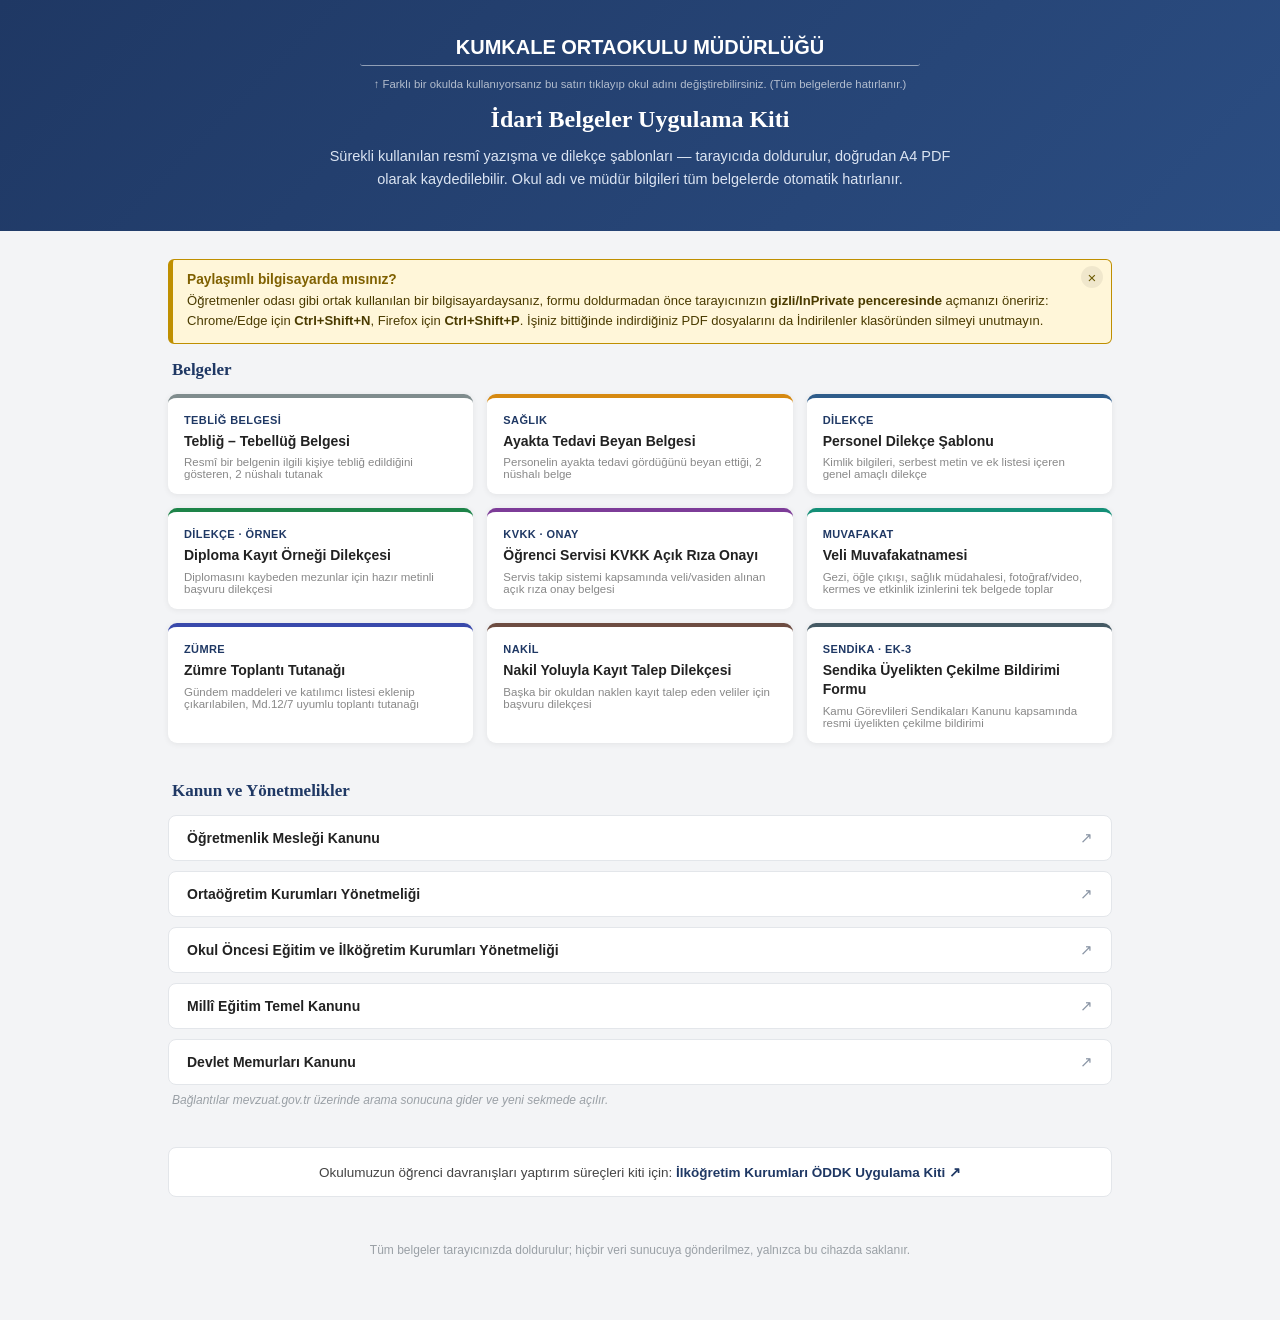
==== index.html @ 4c6b4ea6 "9. belge eklendi: Sendika Üyelikten Çekilme Bildirimi Formu (EK-3) - Kamu Görevlileri Sendikaları Ka" ====
<!DOCTYPE html>
<html lang="tr">
<head>
<meta charset="UTF-8">
<meta name="viewport" content="width=device-width, initial-scale=1">
<title>İdari Belgeler Uygulama Kiti</title>
<link rel="stylesheet" href="assets/style.css">
<style>
  body{ background: #f3f4f6; font-family: Arial, Helvetica, sans-serif; padding: 0 0 60px; }
  .wrap{ max-width: 980px; margin: 0 auto; padding: 0 18px; }

  .hero{
    background: linear-gradient(135deg, #1F3864, #2b4d82);
    color: #fff;
    padding: 34px 0 40px;
    margin-bottom: 28px;
  }
  .hero .wrap{ display:flex; flex-direction:column; gap: 10px; align-items:center; text-align:center; }
  .hero .school-line{
    color:#fff;
    border-bottom: 1px solid rgba(255,255,255,0.5);
    font-size: 15pt;
    max-width: 560px;
    margin: 0 auto;
    outline: none;
    cursor: text;
    border-radius: 3px;
  }
  .hero .school-line:hover, .hero .school-line:focus{
    background: rgba(255,255,255,0.14);
  }
  .hero .school-hint{ color: rgba(255,255,255,0.65); font-size:8.5pt; font-family:Arial,sans-serif; }
  .hero h1{ color:#fff; font-size: 24px; text-align:center; margin: 6px 0 2px; letter-spacing:0; font-family: Georgia, serif;}
  .hero p{ margin: 0 auto; font-size: 14.5px; line-height:1.6; color: #dbe4f2; max-width: 640px; text-align:center; }

  .grid-title{ font-size: 17px; color:#1F3864; margin: 6px 4px 14px; font-family: Georgia, serif; }
  .card-grid{
    display:grid;
    grid-template-columns: repeat(auto-fill, minmax(230px, 1fr));
    gap: 14px;
  }
  .card{
    background:#fff;
    border-radius: 9px;
    box-shadow: 0 1px 6px rgba(0,0,0,0.07);
    padding: 16px 16px 14px;
    text-decoration:none;
    color: inherit;
    display:flex;
    flex-direction:column;
    gap: 6px;
    border-top: 4px solid #cfd6e0;
    transition: transform .12s ease, box-shadow .12s ease;
  }
  .card:hover{ transform: translateY(-2px); box-shadow: 0 6px 16px rgba(0,0,0,0.12); }
  .card .tag{ font-size: 11px; font-weight:700; color:#1F3864; letter-spacing:.4px; }
  .card .title{ font-size: 14px; font-weight:700; color:#222; line-height:1.35; }
  .card .sub{ font-size: 11.5px; color:#888; }

  .card.gray{ border-top-color:#7F8C8D; }
  .card.amber{ border-top-color:#D68910; }
  .card.blue{ border-top-color:#2E5C8A; }
  .card.green{ border-top-color:#1E8449; }
  .card.purple{ border-top-color:#7D3C98; }
  .card.teal{ border-top-color:#148F77; }
  .card.indigo{ border-top-color:#3949AB; }
  .card.brown{ border-top-color:#6D4C41; }
  .card.slate{ border-top-color:#455A64; }

  .mevzuat-section{ margin-top: 38px; }
  .mevzuat-list{ display:flex; flex-direction:column; gap:10px; }
  .mevzuat-item{
    display:flex; align-items:center; justify-content:space-between; gap:12px;
    background:#fff; border:1px solid #e3e6ea; border-radius:8px; padding:13px 18px;
    text-decoration:none; color:inherit; transition: border-color .12s ease, box-shadow .12s ease;
  }
  .mevzuat-item:hover{ border-color:#8a95a5; box-shadow: 0 2px 8px rgba(0,0,0,0.06); }
  .mevzuat-item .mevzuat-name{ font-size:14px; font-weight:600; color:#222; }
  .mevzuat-item .mevzuat-arrow{ font-size:15px; color:#8a95a5; flex-shrink:0; }
  .mevzuat-note{ font-size:12px; color:#9aa0a6; margin: 8px 4px 0; font-style:italic; }

  footer{ text-align:center; font-size:12px; color:#9aa0a6; margin-top: 44px; padding: 0 16px; line-height:1.6;}
  .also-see{
    max-width: 980px; margin: 40px auto 0; padding: 16px 20px;
    background:#fff; border:1px solid #e3e6ea; border-radius:8px;
    text-align:center; font-size:13.5px; color:#444;
  }
  .also-see a{ color:#1F3864; font-weight:700; text-decoration:none; }
  .also-see a:hover{ text-decoration:underline; }
</style>
</head>
<body>

  <div class="hero">
    <div class="wrap">
      <div class="school-line" data-persist="okulAdi" contenteditable="true" spellcheck="false"></div>
      <div class="school-hint">↑ Farklı bir okulda kullanıyorsanız bu satırı tıklayıp okul adını değiştirebilirsiniz. (Tüm belgelerde hatırlanır.)</div>
      <h1>İdari Belgeler Uygulama Kiti</h1>
      <p>Sürekli kullanılan resmî yazışma ve dilekçe şablonları — tarayıcıda doldurulur, doğrudan A4 PDF olarak kaydedilebilir. Okul adı ve müdür bilgileri tüm belgelerde otomatik hatırlanır.</p>
    </div>
  </div>

  <div class="wrap">
    <div class="note-box" style="margin-top:20px;">
      <div class="note-title">Paylaşımlı bilgisayarda mısınız?</div>
      <div class="note-text">
        Öğretmenler odası gibi ortak kullanılan bir bilgisayardaysanız, formu doldurmadan önce
        tarayıcınızın <strong>gizli/InPrivate penceresinde</strong> açmanızı öneririz:
        Chrome/Edge için <strong>Ctrl+Shift+N</strong>, Firefox için <strong>Ctrl+Shift+P</strong>.
        İşiniz bittiğinde indirdiğiniz PDF dosyalarını da İndirilenler klasöründen silmeyi unutmayın.
      </div>
    </div>

    <h2 class="grid-title">Belgeler</h2>
    <div class="card-grid">

      <a class="card gray" href="belgeler/teblig-tebellug.html">
        <span class="tag">TEBLİĞ BELGESİ</span>
        <span class="title">Tebliğ – Tebellüğ Belgesi</span>
        <span class="sub">Resmî bir belgenin ilgili kişiye tebliğ edildiğini gösteren, 2 nüshalı tutanak</span>
      </a>

      <a class="card amber" href="belgeler/ayakta-tedavi-beyan.html">
        <span class="tag">SAĞLIK</span>
        <span class="title">Ayakta Tedavi Beyan Belgesi</span>
        <span class="sub">Personelin ayakta tedavi gördüğünü beyan ettiği, 2 nüshalı belge</span>
      </a>

      <a class="card blue" href="belgeler/personel-dilekce.html">
        <span class="tag">DİLEKÇE</span>
        <span class="title">Personel Dilekçe Şablonu</span>
        <span class="sub">Kimlik bilgileri, serbest metin ve ek listesi içeren genel amaçlı dilekçe</span>
      </a>

      <a class="card green" href="belgeler/diploma-kayit-ornegi.html">
        <span class="tag">DİLEKÇE · ÖRNEK</span>
        <span class="title">Diploma Kayıt Örneği Dilekçesi</span>
        <span class="sub">Diplomasını kaybeden mezunlar için hazır metinli başvuru dilekçesi</span>
      </a>

      <a class="card purple" href="belgeler/ogrenci-servisi-kvkk-onay.html">
        <span class="tag">KVKK · ONAY</span>
        <span class="title">Öğrenci Servisi KVKK Açık Rıza Onayı</span>
        <span class="sub">Servis takip sistemi kapsamında veli/vasiden alınan açık rıza onay belgesi</span>
      </a>

      <a class="card teal" href="belgeler/veli-muvafakatnamesi.html">
        <span class="tag">MUVAFAKAT</span>
        <span class="title">Veli Muvafakatnamesi</span>
        <span class="sub">Gezi, öğle çıkışı, sağlık müdahalesi, fotoğraf/video, kermes ve etkinlik izinlerini tek belgede toplar</span>
      </a>

      <a class="card indigo" href="belgeler/zumre-toplanti-tutanagi.html">
        <span class="tag">ZÜMRE</span>
        <span class="title">Zümre Toplantı Tutanağı</span>
        <span class="sub">Gündem maddeleri ve katılımcı listesi eklenip çıkarılabilen, Md.12/7 uyumlu toplantı tutanağı</span>
      </a>

      <a class="card brown" href="belgeler/nakil-kayit-talep-dilekcesi.html">
        <span class="tag">NAKİL</span>
        <span class="title">Nakil Yoluyla Kayıt Talep Dilekçesi</span>
        <span class="sub">Başka bir okuldan naklen kayıt talep eden veliler için başvuru dilekçesi</span>
      </a>

      <a class="card slate" href="belgeler/sendika-uyelikten-cekilme-formu.html">
        <span class="tag">SENDİKA · EK-3</span>
        <span class="title">Sendika Üyelikten Çekilme Bildirimi Formu</span>
        <span class="sub">Kamu Görevlileri Sendikaları Kanunu kapsamında resmi üyelikten çekilme bildirimi</span>
      </a>

    </div>

    <div class="mevzuat-section">
      <h2 class="grid-title">Kanun ve Yönetmelikler</h2>
      <div class="mevzuat-list">
        <a class="mevzuat-item" href="https://www.mevzuat.gov.tr/aramasonuc?AranacakMetin=%C3%96%C4%9Fretmenlik%20Mesle%C4%9Fi%20Kanunu" target="_blank" rel="noopener">
          <span class="mevzuat-name">Öğretmenlik Mesleği Kanunu</span>
          <span class="mevzuat-arrow">↗</span>
        </a>
        <a class="mevzuat-item" href="https://www.mevzuat.gov.tr/aramasonuc?AranacakMetin=Orta%C3%B6%C4%9Fretim%20Kurumlar%C4%B1%20Y%C3%B6netmeli%C4%9Fi" target="_blank" rel="noopener">
          <span class="mevzuat-name">Ortaöğretim Kurumları Yönetmeliği</span>
          <span class="mevzuat-arrow">↗</span>
        </a>
        <a class="mevzuat-item" href="https://www.mevzuat.gov.tr/aramasonuc?AranacakMetin=Okul%20%C3%96ncesi%20E%C4%9Fitim%20ve%20%C4%B0lk%C3%B6%C4%9Fretim%20Kurumlar%C4%B1%20Y%C3%B6netmeli%C4%9Fi" target="_blank" rel="noopener">
          <span class="mevzuat-name">Okul Öncesi Eğitim ve İlköğretim Kurumları Yönetmeliği</span>
          <span class="mevzuat-arrow">↗</span>
        </a>
        <a class="mevzuat-item" href="https://www.mevzuat.gov.tr/aramasonuc?AranacakMetin=Mill%C3%AE%20E%C4%9Fitim%20Temel%20Kanunu" target="_blank" rel="noopener">
          <span class="mevzuat-name">Millî Eğitim Temel Kanunu</span>
          <span class="mevzuat-arrow">↗</span>
        </a>
        <a class="mevzuat-item" href="https://www.mevzuat.gov.tr/aramasonuc?AranacakMetin=Devlet%20Memurlar%C4%B1%20Kanunu" target="_blank" rel="noopener">
          <span class="mevzuat-name">Devlet Memurları Kanunu</span>
          <span class="mevzuat-arrow">↗</span>
        </a>
      </div>
      <p class="mevzuat-note">Bağlantılar mevzuat.gov.tr üzerinde arama sonucuna gider ve yeni sekmede açılır.</p>
    </div>

    <div class="also-see">
      Okulumuzun öğrenci davranışları yaptırım süreçleri kiti için:
      <a href="https://kumkaleortaokulu.meb.k12.tr/icerikler/ilkogretimkurumlarioddksurecleri_17657429.html" target="_blank" rel="noopener">İlköğretim Kurumları ÖDDK Uygulama Kiti ↗</a>
    </div>

    <footer>
      Tüm belgeler tarayıcınızda doldurulur; hiçbir veri sunucuya gönderilmez, yalnızca bu cihazda saklanır.
    </footer>
  </div>

<script src="assets/app.js"></script>
</body>
</html>
---- assets/style.css ----
/* =======================================================
   Kumkale Ortaokulu — Yaptırım Süreçleri Kiti — ortak stil
   ======================================================= */
:root{
  --ink:#1a1a1a;
  --line:#000;
  --muted:#5a5a5a;
  --paper:#ffffff;
  --accent-bg:#f4f4f4;
  --navy:#1F3864;
  --navy-2:#2b4d82;
  --amber-bg:#FFF6D9; --amber-line:#BF8F00; --amber-ink:#7F6000;
  --page-bg:#e7e9ec;
}

*{ box-sizing: border-box; }

html,body{ margin:0; padding:0; }

body{
  font-family: Georgia, "Times New Roman", "Noto Serif", serif;
  color: var(--ink);
  background: var(--page-bg);
  padding: 22px 0 60px;
}

/* ---------------- Toolbar ---------------- */
.toolbar{
  max-width: 210mm;
  margin: 0 auto 14px;
  padding: 10px 14px;
  display:flex;
  gap:10px;
  align-items:center;
  justify-content:space-between;
  font-family: Arial, Helvetica, sans-serif;
  flex-wrap: wrap;
}
.toolbar .hint{ font-size:12.5px; color:#444; }
.toolbar .btns{ display:flex; gap:8px; flex-wrap:wrap; }
.toolbar a.back{
  font-family: Arial, sans-serif;
  font-size: 13px;
  color: var(--navy);
  text-decoration:none;
  font-weight:600;
}
.toolbar a.back:hover{ text-decoration:underline; }
.toolbar button{
  font-family: Arial, sans-serif;
  font-size: 13.5px;
  font-weight: 600;
  padding: 9px 16px;
  border-radius: 6px;
  border: 1px solid var(--navy);
  background: var(--navy);
  color: #fff;
  cursor: pointer;
}
.toolbar button:hover{ background: var(--navy-2); }
.toolbar button.secondary{ background:#fff; color: var(--navy); }
.toolbar button.secondary:hover{ background:#eef2f7; }

/* ---------------- Page / paper ---------------- */
.page{
  width: 210mm;
  min-height: 297mm;
  margin: 0 auto;
  background: var(--paper);
  padding: 16mm 18mm 14mm;
  box-shadow: 0 0 14px rgba(0,0,0,0.22);
  position: relative;
}

.school-line{
  text-align:center;
  font-weight:bold;
  font-size: 13.5pt;
  border:none;
  border-bottom: 1px solid var(--line);
  background: transparent;
  width:100%;
  padding: 2px 4px 6px;
  outline:none;
  font-family: inherit;
  text-transform: uppercase;
  cursor: text;
}
.school-line:focus{ background:#fbfbea; }
.school-hint{
  text-align:center;
  font-size: 8.5pt;
  color:#9a9a9a;
  font-family: Arial, sans-serif;
  margin-top: 2px;
}
.school-sub{
  text-align:center;
  font-size: 9.5pt;
  color: var(--muted);
  margin-top: 4px;
  font-family: Arial, sans-serif;
}

.ek-tag{ text-align:center; font-weight:bold; font-size:11pt; margin: 14px 0 2px; color: var(--navy); font-family: Arial, sans-serif; letter-spacing: .5px;}
h1{ text-align:center; font-size:15.5pt; letter-spacing:.5px; margin: 2px 0 4px; color: var(--navy); }
.dayanak{ text-align:center; font-style:italic; font-size:9.5pt; color:var(--muted); margin-bottom:16px; font-family: Arial, sans-serif;}

/* ---------------- Meta / field tables ---------------- */
table.meta{ width:100%; border-collapse:collapse; margin-bottom:14px; font-size:11pt; }
table.meta td{ border:1px solid var(--line); padding:6px 8px; vertical-align:middle; }
table.meta td.label{ font-weight:bold; width:36%; background:var(--accent-bg); font-family: Arial, sans-serif; font-size: 10pt;}
table.meta input[type=text], table.meta input[type=date], table.meta input[type=time], table.meta input[type=email], table.meta input[type=tel], table.meta select{
  width:100%; border:none; background:transparent; font-family:inherit; font-size:11pt; outline:none; padding:2px;
}
table.meta textarea{ border:none; background:transparent; padding:2px; }

.section-title{ font-weight:bold; font-size:11pt; margin: 16px 0 6px; font-family: Arial, sans-serif; color:#333; }
.section-sub{ font-size:9.5pt; color:var(--muted); margin: -3px 0 8px; font-family: Arial, sans-serif; font-style: italic;}

/* ---------------- Autogrow textareas ---------------- */
textarea{
  width:100%;
  border:1px solid var(--line);
  font-family: inherit;
  font-size: 11pt;
  padding: 9px;
  outline:none;
  background: transparent;
  resize: vertical;
  overflow: hidden;
  line-height: 1.5;
  min-height: 42px;
}
textarea::placeholder{ color:#a8a8a8; font-style: italic; }
@supports (field-sizing: content) {
  textarea{ field-sizing: content; max-height: none; }
}

.para{ font-size:10.6pt; line-height:1.55; text-align:justify; margin:16px 0; font-family: Arial, sans-serif; color:#222;}

/* ---------------- Checkbox groups ---------------- */
.check-group{ font-size: 10.6pt; margin: 6px 0 14px; font-family: Arial, sans-serif; }
.check-row, .radio-row{ display:flex; align-items:flex-start; gap:8px; margin: 6px 0; }
.check-row input[type=checkbox], .radio-row input[type=radio]{ width:16px; height:16px; margin-top:2px; flex-shrink:0; accent-color: var(--navy); }
.check-row label, .radio-row label{ line-height:1.4; cursor:pointer; }
.check-row.inline-extra input[type=text]{ border:none; border-bottom:1px solid #999; font-family:inherit; font-size:10.4pt; outline:none; flex:1 1 160px; min-width:120px; padding:1px 2px;}
select.field{
  font-family: inherit; font-size: 11pt; padding: 5px 6px; border: 1px solid var(--line);
  background: #fff; outline:none; width: 100%;
}

/* ---------------- Dynamic numbered list ---------------- */
.dyn-list{ margin: 4px 0 16px; }
.dyn-row{
  display:flex;
  align-items:flex-start;
  gap:8px;
  margin-bottom: 6px;
}
.dyn-num{
  flex: 0 0 22px;
  text-align:right;
  font-weight:bold;
  font-size: 10.6pt;
  color: var(--navy);
  padding-top: 9px;
  opacity: 0;
  transition: opacity .15s ease;
  font-family: Arial, sans-serif;
}
.dyn-num.show{ opacity: 1; }
.dyn-row textarea{ flex: 1 1 auto; }
.dyn-remove{
  flex: 0 0 auto;
  border: none;
  background: transparent;
  color: #b3492f;
  font-size: 17px;
  line-height: 1;
  cursor: pointer;
  padding: 6px 4px;
  opacity: 0;
  transition: opacity .15s ease;
  font-family: Arial, sans-serif;
}
.dyn-row:hover .dyn-remove.show{ opacity: .8; }
.dyn-remove.show{ opacity: .35; }
.dyn-remove:hover{ opacity: 1 !important; }

/* ---------------- Note / info boxes (dismissible) ---------------- */
.note-box{
  position: relative;
  background: var(--amber-bg);
  border: 1px solid var(--amber-line);
  border-left: 5px solid var(--amber-line);
  border-radius: 6px;
  padding: 12px 34px 12px 14px;
  margin: 16px 0;
  font-family: Arial, sans-serif;
}
.note-box .note-title{ font-weight:bold; font-size: 10.3pt; color: var(--amber-ink); margin-bottom: 4px; }
.note-box .note-text{ font-size: 9.8pt; color: #4a3b00; line-height: 1.5; }
.note-close{
  position:absolute;
  top: 6px; right: 8px;
  width: 22px; height: 22px;
  border-radius: 50%;
  border: none;
  background: rgba(0,0,0,0.06);
  color: #6b5900;
  font-size: 15px;
  line-height: 1;
  cursor: pointer;
  display:flex; align-items:center; justify-content:center;
}
.note-close:hover{ background: rgba(0,0,0,0.14); }

/* ---------------- Signature blocks ---------------- */
table.imza{ width:100%; border-collapse:collapse; margin-top:26px; font-size:10pt; }
table.imza td{ width:33.33%; vertical-align:top; padding:0 6px; text-align:center; }
.imza-box{ border:1px solid var(--line); height:66px; margin-bottom:4px; }
.imza-name{ width:100%; border:none; border-bottom:1px dotted #888; text-align:center; font-family:inherit; font-size:9.5pt; outline:none; margin-bottom:4px; padding:2px; }
.imza-label{ font-weight:bold; font-family: Arial, sans-serif; font-size: 9pt; }

/* ---------------- Footer (normal flow, never overlaps) ---------------- */
.foot{
  margin-top: 30px;
  display:flex;
  justify-content:space-between;
  font-size: 8.5pt;
  color: var(--muted);
  font-family: Arial, sans-serif;
  border-top: 1px solid #ccc;
  padding-top: 6px;
  page-break-inside: avoid;
}

/* ---------------- Print ---------------- */
@media print{
  body{ background:none; margin:0; padding:0; }
  .toolbar{ display:none; }
  .page{ box-shadow:none; margin:0; width:auto; min-height:0; padding: 0; }
  @page{ size: A4; margin: 13mm 15mm; }
  textarea, input{ border-color:#000 !important; }
  textarea{ overflow: hidden !important; resize: none !important; }
  .dyn-remove{ display:none; }
  .note-close{ display:none; }
  a.hotspot{ outline:none !important; }
}

/* ---------------- Alt bilgi: yazdırmada her sayfanın altına sabitlenir ----------------
   position:fixed, yazdırma motorunda (Chrome/Firefox) sayfa kutusuna göre konumlanır ve
   her fiziksel sayfada otomatik olarak tekrarlanır. .page'in alt boşluğu, içeriğin bu
   sabit alt bilgiyle çakışmaması için ayrılmıştır. */
@media print{
  .foot{
    position: fixed;
    bottom: 0;
    left: 0;
    right: 0;
    margin-top: 0;
    background: var(--paper);
  }
  .page{ padding-bottom: 16mm; }
}

@media (max-width: 780px){
  .page{ width:100%; padding:16px; }
  body{ padding:12px 8px 40px; }
  table.imza{ font-size: 8.6pt; }
}

/* =======================================================
   İdari Belge Şablonları — ek bileşenler
   ======================================================= */

/* ---- Nüsha (iki kopya) yapısı ---- */
.nusha{ position: relative; }
.nusha-label{
  font-family: Arial, sans-serif; font-size: 9.5pt; font-weight:700; color:#fff;
  background: var(--navy); display:inline-block; padding: 3px 10px; border-radius: 4px;
  margin-bottom: 10px;
}
.nusha-divider{
  border: none; border-top: 1px dashed #999; margin: 22px 0; position:relative;
}
.nusha-divider::after{
  content: "✂ kesik çizgi"; position:absolute; top:-9px; left:50%; transform:translateX(-50%);
  background: var(--paper); padding: 0 10px; font-family: Arial, sans-serif; font-size: 8.5pt; color:#999;
}
@media print{ .nusha-divider::after{ content: "✂"; } }

/* ---- Kesim çizgisinin altında, sayfanın üst boşluğu kadar yer bırakılır ----
   Amaç: sayfa ortadan kesildiğinde, 2. nüshanın kesim çizgisine olan uzaklığı,
   1. nüshanın sayfa üst kenarına olan uzaklığıyla birebir eşleşsin. */
.nusha-second-gap{ height: 8mm; }
@media print{ .nusha-second-gap{ height: 6mm; } }

/* ---- Mirror (canlı yansıyan salt-okunur alan) ---- */
.mirror-span{
  display:inline; font-family: inherit; color: inherit;
}
.mirror-span.empty{ color:#aaa; }
td .mirror-span{ display:block; padding: 2px; font-size: 11pt; min-height: 1.3em; }

/* ---- Yazdırmada çerçevesiz (ekranda normal görünür) ---- */
.print-borderless{ }
@media print{
  .print-borderless{ border: none !important; background: transparent !important; -webkit-appearance:none; }
}

/* ---- Satır içi, sabit genişliği olmayan düzenlenebilir alan ---- */
.inline-fit{
  display:inline-block;
  min-width: 2.4em;
  border-bottom: 1px solid #666;
  padding: 0 3px;
  outline:none;
  font-family: inherit;
  font-size: inherit;
  font-weight: inherit;
  font-style: normal;
  cursor: text;
}
.inline-fit:empty::before{ content: attr(data-placeholder); color:#aaa; font-style:italic; }
.inline-fit:focus{ background:#fbfbea; }

/* ---- Yıl kutuları (otomatik +1) ---- */
.year-box{
  width: 4.4em; text-align:center; font-family: inherit; font-size: 11pt;
  border:none; border-bottom: 1px solid var(--line); outline:none; padding: 2px;
}

/* ---- Paragraf listesi (numarasız, manuel ekle/sil) ---- */
.paragraph-list{ margin: 6px 0 14px; }
.paragraph-list .p-row{ display:flex; align-items:flex-start; gap:8px; margin-bottom:8px; }
.paragraph-list textarea{
  text-indent: 1.25cm; border:1px solid var(--line); flex:1 1 auto; text-align: justify;
}
.paragraph-list .p-remove{
  flex:0 0 auto; border:none; background:transparent; color:#b3492f; font-size:16px; cursor:pointer;
  padding:8px 4px; opacity:.55;
}
.paragraph-list .p-remove:hover{ opacity:1; }
.paragraph-list-add{
  font-family: Arial, sans-serif; font-size:12.5px; font-weight:700; color: var(--navy);
  background:#eef2f8; border:1px solid #c7d3e3; border-radius:6px; padding:6px 12px; cursor:pointer;
}
.paragraph-list-add:hover{ background:#dde6f3; }

/* ---- Kapanış cümlesi (düzenlenebilir, varsayılana dönebilir) ---- */
.closing-line{
  text-indent: 1.25cm; font-size: 10.6pt; line-height:1.55; margin: 10px 0 18px;
  outline:none; cursor:text; border-radius:3px; font-family: inherit; font-weight: normal; font-style: normal;
}
.closing-line:focus{ background:#fbfbea; }

/* ---- field-line içindeki input'lar da çevresiyle aynı yazı tipini kullanmalı ---- */
.field-line{ font-family: inherit; }
.field-line input{ font-family: inherit; font-size: inherit; font-weight: inherit; }

/* ---- Kutu çerçevesi olmayan ama tıklanabilirliği belli eden satır-içi tarih alanı ---- */
.date-inline{
  border: none; border-bottom: 1px dotted #888; background: transparent;
  font-family: inherit; font-size: inherit; padding: 0; outline:none;
}
.date-inline::-webkit-calendar-picker-indicator{ padding:0; margin-left:2px; width:13px; height:13px; }
.date-inline:focus{ background:#fbfbea; }
@media print{ .date-inline{ border-bottom: none !important; } }

/* ---- Yazdırmada gizlenmesi gereken ekran-ipuçları ---- */
@media print{ .school-hint{ display:none !important; } }

/* ---- Ekler listesi (Ek-1, Ek-2..., çerçevesiz) ---- */
.ekler-block{ width:50%; }
.ekler-title{ font-weight:bold; font-size:11pt; margin: 14px 0 6px; font-family: Arial, sans-serif; color:#333; }
.ek-row{ display:flex; align-items:baseline; gap:6px; margin-bottom:6px; }
.ek-row .ek-no{ font-family: Arial, sans-serif; font-size:10.6pt; font-weight:700; color:var(--navy); flex:0 0 auto; }
.ek-row input[type=text]{
  flex:1 1 auto; border:none; border-bottom:1px solid #888; outline:none; font-family:inherit; font-size:10.8pt; padding:2px;
}
.ek-row .ek-remove{
  flex:0 0 auto; border:none; background:transparent; color:#b3492f; font-size:15px; cursor:pointer; opacity:.5; padding: 2px 4px;
}
.ek-row .ek-remove:hover{ opacity:1; }
.ekler-add{
  font-family: Arial, sans-serif; font-size:12px; font-weight:700; color: var(--navy);
  background:#eef2f8; border:1px solid #c7d3e3; border-radius:6px; padding:5px 10px; cursor:pointer;
}
.ekler-add:hover{ background:#dde6f3; }

/* ---- Gündem listesi (başlık + karar metni, ekle/sil) ---- */
.gundem-list{ margin: 8px 0; }
.gundem-item{
  border: 1px solid var(--line); border-radius: 7px; padding: 10px 12px; margin-bottom: 10px; background:#fbfbfa;
}
.gundem-item-head{ display:flex; align-items:flex-start; gap:8px; margin-bottom:6px; }
.gundem-num{ font-family: Arial, sans-serif; font-weight:700; color: var(--navy); flex:0 0 auto; min-width:1.4em; padding-top:3px; }
.gundem-title{
  flex:1 1 auto; border:none; border-bottom:1px solid #bbb; background:transparent; font-family:inherit;
  font-weight:700; font-size:11pt; padding:2px 2px 4px; outline:none; resize:none; overflow:hidden; line-height:1.35;
}
.gundem-item .gundem-ozet, .gundem-item .gundem-karar{ width:100%; border:1px solid var(--line); border-radius:5px; font-family:inherit; font-size:10.6pt; padding:6px; resize:none; overflow:hidden; }
.gundem-item .gundem-ozet{ margin-bottom:6px; }
.gundem-sub-label{ font-family:Arial,sans-serif; font-size:9pt; font-weight:700; color:#666; margin:4px 0 2px; }

/* ---- Zümre Toplantı Onay Sayfası (yalnızca yazdırmada görünür, JS ile
   eklenip kaldırılır) ---- */
.zumre-onay-cover{ display:none; }
@media print{
  .zumre-onay-cover{
    display:block; page-break-after: always; break-after: page;
  }
  .zumre-onay-cover .doc-title{ margin-top: 6mm; }
  .zumre-onay-sub{
    text-align:center; font-family:Arial,sans-serif; font-size:11pt; color:#666;
    margin: -8px 0 18px; letter-spacing:.5px;
  }
  .zumre-onay-gundem{ margin: 4px 0 20px; }
  .zumre-onay-gundem-row{ font-size:11pt; padding:4px 0; border-bottom:1px dotted #ccc; }
  .zumre-onay-signature{ margin-top: 40mm; text-align:center; }
  .zumre-onay-imza-box{ height: 60px; }
  .zumre-onay-name{ font-size:11pt; border-top:1px solid #000; width:260px; margin:0 auto; padding-top:6px; }
  .zumre-onay-label{ font-weight:bold; font-size:10pt; margin-top:2px; }
}
.gundem-item .gundem-karar{ border-color:#d9c48a; background:#fffdf6; }
.gundem-remove{
  flex:0 0 auto; border:none; background:transparent; color:#b3492f; font-size:16px; cursor:pointer; opacity:.5; padding:2px 4px; margin-top:1px;
}
.gundem-remove:hover{ opacity:1; }
.gundem-add{
  font-family: Arial, sans-serif; font-size:12.5px; font-weight:700; color: var(--navy);
  background:#eef2f8; border:1px solid #c7d3e3; border-radius:6px; padding:6px 12px; cursor:pointer;
}
.gundem-add:hover{ background:#dde6f3; }

/* ---- Gündem öneri kutusu (özel açılır liste, native datalist yerine) ---- */
.gundem-suggest-dropdown{
  display:none; position:absolute; top: 100%; left:0; right:0; z-index: 50;
  background:#fff; border:1px solid #c7d3e3; border-radius:6px; box-shadow: 0 4px 14px rgba(0,0,0,0.12);
  max-height: 260px; overflow-y:auto; margin-top:2px;
}
.suggest-item{
  padding: 7px 10px; font-family: Arial, sans-serif; font-size: 12.5px; color:#222; cursor:pointer; border-bottom: 1px solid #f0f0f0;
}
.suggest-item:last-child{ border-bottom:none; }
.suggest-item:hover{ background:#eef2f8; }
.suggest-tag{ color:#8a95a5; font-style:italic; font-size:11.5px; }

/* ---- Katılımcı/üye tablosu ---- */
table.uye-table{ width:100%; border-collapse:collapse; margin: 10px 0 8px; font-size:10.3pt; table-layout:fixed; }
table.uye-table th{
  background: var(--navy); color:#fff; font-family: Arial, sans-serif; font-size:9.5pt; font-weight:700;
  padding:6px; text-align:left; border:1px solid var(--navy);
}
table.uye-table td{ border:1px solid var(--line); padding:4px 6px; vertical-align:middle; }
table.uye-table td.uye-num{ text-align:center; font-weight:700; color:var(--navy); width:6%; }
table.uye-table input[type=text]{ width:100%; border:none; background:transparent; font-family:inherit; font-size:10.3pt; outline:none; padding:2px; }
table.uye-table td.uye-imza{ width:22%; }
.uye-remove{
  flex:0 0 auto; border:none; background:transparent; color:#b3492f; font-size:15px; cursor:pointer; opacity:.35; padding:2px 4px;
}
.uye-remove:hover{ opacity:1; }
.uye-remove.show{ display:inline-block; }
.uye-add{
  font-family: Arial, sans-serif; font-size:12.5px; font-weight:700; color: var(--navy);
  background:#eef2f8; border:1px solid #c7d3e3; border-radius:6px; padding:6px 12px; cursor:pointer; margin-bottom:14px;
}
.uye-add:hover{ background:#dde6f3; }

/* ---- Barkod alanı ---- */
.barcode-box{
  border: 2px dashed #999; border-radius:6px; min-height: 70px;
  display:flex; align-items:center; justify-content:center; text-align:center;
  font-family: Arial, sans-serif; font-size: 9.5pt; color:#888; padding: 8px;
}

/* ---- İki yarım genişlik yan yana bölüm ---- */
.half-width{ width:50%; }

/* ---- Kimlik/muhatap tablosu (persistent müdür alanı) ---- */
.persist-field{ outline:none; cursor:text; border-radius:3px; display:inline-block; min-width: 2em; font-family: inherit; font-size: inherit; font-weight: inherit; font-style: normal; }
.persist-field:focus{ background:#fbfbea; }
.persist-field:empty::before{ content: attr(data-placeholder); color:#aaa; font-style:italic; }

@media print{
  .paragraph-list-add, .p-remove, .ekler-add, .ek-remove, .gundem-add, .gundem-remove, .uye-add, .uye-remove, .gundem-suggest-dropdown{ display:none !important; }
  .paragraph-list textarea{ border:none !important; text-indent: 1.25cm; }
  .ekler-empty .ekler-title{ display:none !important; }
  .nusha-label{ background:var(--navy) !important; -webkit-print-color-adjust:exact; print-color-adjust:exact; }
}
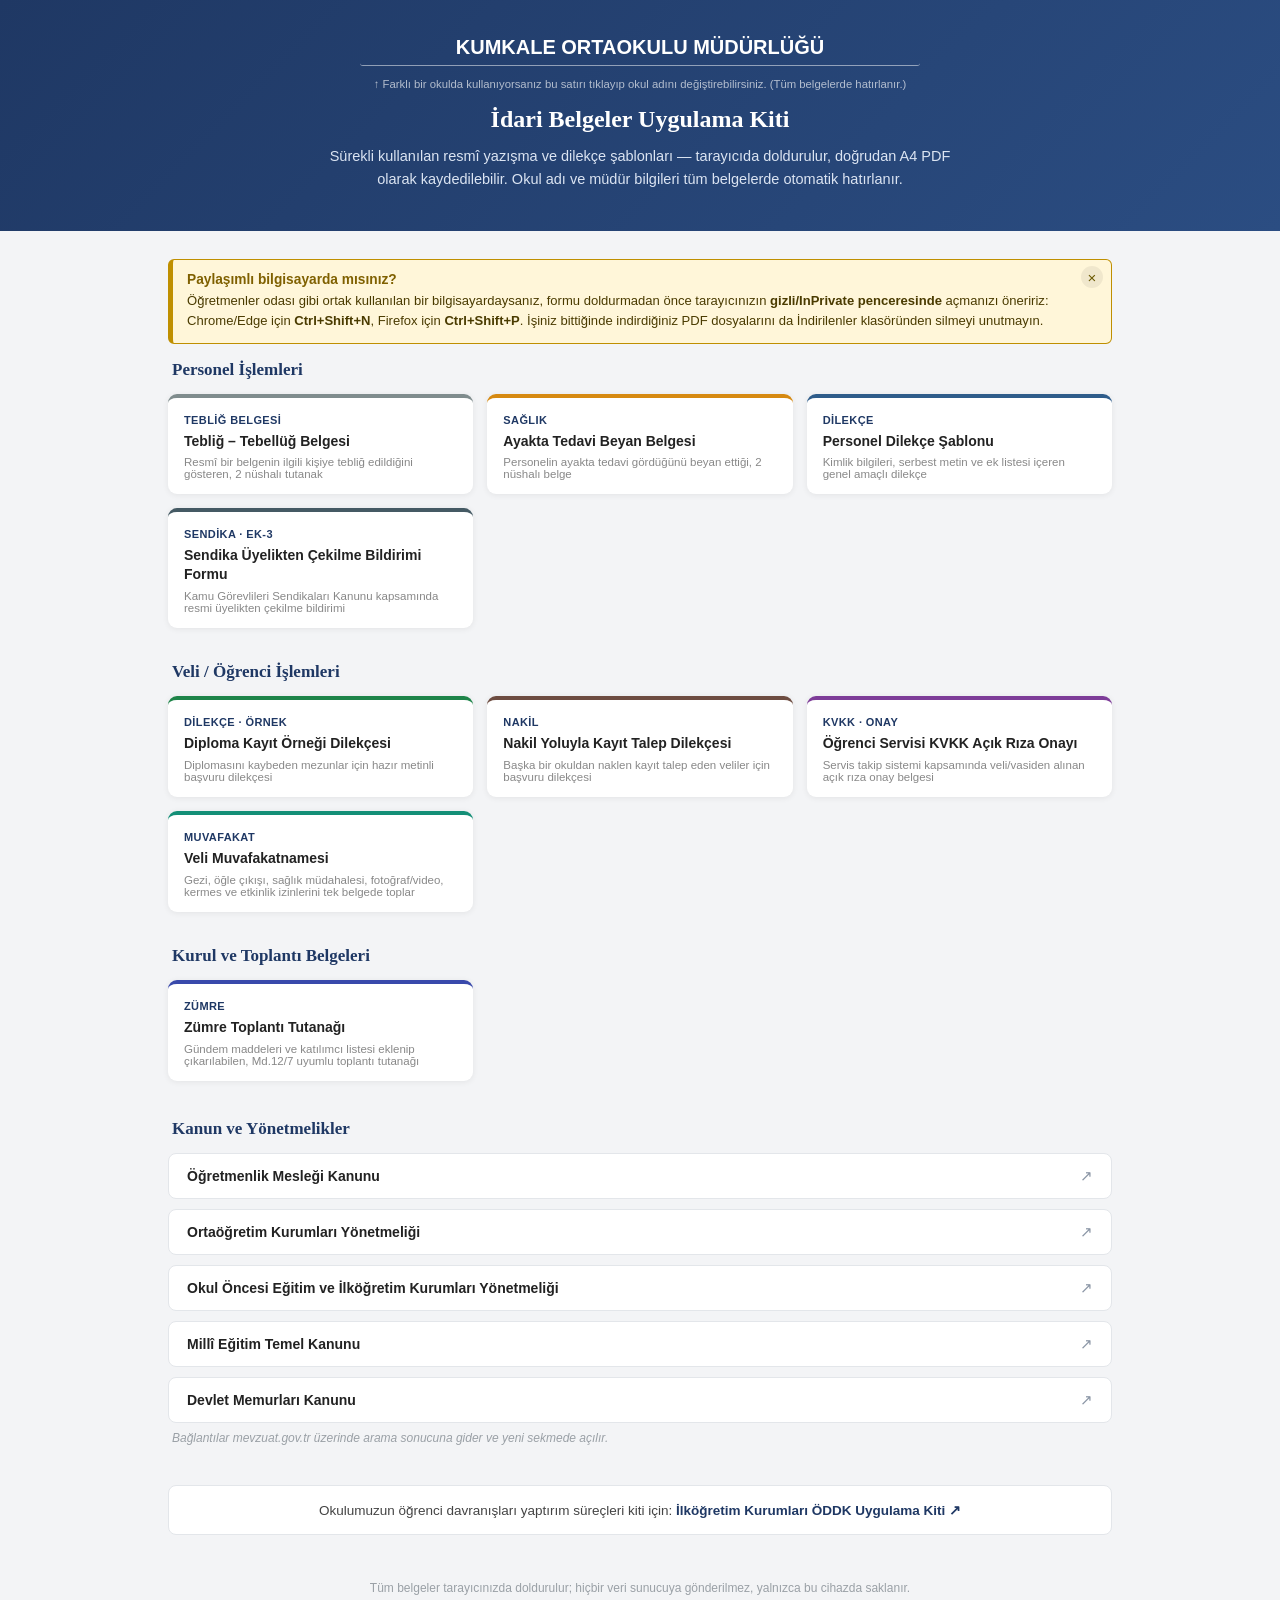
==== commit 6a9492f8: "Ana sayfa belgeleri 3 kategoriye ayrıldı: Personel İşlemleri, Veli / Öğrenci İşlemleri, Kurul ve Top" ====
--- a/index.html
+++ b/index.html
@@ -33,7 +33,8 @@
   .hero h1{ color:#fff; font-size: 24px; text-align:center; margin: 6px 0 2px; letter-spacing:0; font-family: Georgia, serif;}
   .hero p{ margin: 0 auto; font-size: 14.5px; line-height:1.6; color: #dbe4f2; max-width: 640px; text-align:center; }
 
-  .grid-title{ font-size: 17px; color:#1F3864; margin: 6px 4px 14px; font-family: Georgia, serif; }
+  .grid-title{ font-size: 17px; color:#1F3864; margin: 34px 4px 14px; font-family: Georgia, serif; }
+  .grid-title:first-of-type{ margin-top: 6px; }
   .card-grid{
     display:grid;
     grid-template-columns: repeat(auto-fill, minmax(230px, 1fr));
@@ -111,7 +112,7 @@
       </div>
     </div>
 
-    <h2 class="grid-title">Belgeler</h2>
+    <h2 class="grid-title">Personel İşlemleri</h2>
     <div class="card-grid">
 
       <a class="card gray" href="belgeler/teblig-tebellug.html">
@@ -132,12 +133,29 @@
         <span class="sub">Kimlik bilgileri, serbest metin ve ek listesi içeren genel amaçlı dilekçe</span>
       </a>
 
+      <a class="card slate" href="belgeler/sendika-uyelikten-cekilme-formu.html">
+        <span class="tag">SENDİKA · EK-3</span>
+        <span class="title">Sendika Üyelikten Çekilme Bildirimi Formu</span>
+        <span class="sub">Kamu Görevlileri Sendikaları Kanunu kapsamında resmi üyelikten çekilme bildirimi</span>
+      </a>
+
+    </div>
+
+    <h2 class="grid-title">Veli / Öğrenci İşlemleri</h2>
+    <div class="card-grid">
+
       <a class="card green" href="belgeler/diploma-kayit-ornegi.html">
         <span class="tag">DİLEKÇE · ÖRNEK</span>
         <span class="title">Diploma Kayıt Örneği Dilekçesi</span>
         <span class="sub">Diplomasını kaybeden mezunlar için hazır metinli başvuru dilekçesi</span>
       </a>
 
+      <a class="card brown" href="belgeler/nakil-kayit-talep-dilekcesi.html">
+        <span class="tag">NAKİL</span>
+        <span class="title">Nakil Yoluyla Kayıt Talep Dilekçesi</span>
+        <span class="sub">Başka bir okuldan naklen kayıt talep eden veliler için başvuru dilekçesi</span>
+      </a>
+
       <a class="card purple" href="belgeler/ogrenci-servisi-kvkk-onay.html">
         <span class="tag">KVKK · ONAY</span>
         <span class="title">Öğrenci Servisi KVKK Açık Rıza Onayı</span>
@@ -150,22 +168,15 @@
         <span class="sub">Gezi, öğle çıkışı, sağlık müdahalesi, fotoğraf/video, kermes ve etkinlik izinlerini tek belgede toplar</span>
       </a>
 
+    </div>
+
+    <h2 class="grid-title">Kurul ve Toplantı Belgeleri</h2>
+    <div class="card-grid">
+
       <a class="card indigo" href="belgeler/zumre-toplanti-tutanagi.html">
         <span class="tag">ZÜMRE</span>
         <span class="title">Zümre Toplantı Tutanağı</span>
         <span class="sub">Gündem maddeleri ve katılımcı listesi eklenip çıkarılabilen, Md.12/7 uyumlu toplantı tutanağı</span>
-      </a>
-
-      <a class="card brown" href="belgeler/nakil-kayit-talep-dilekcesi.html">
-        <span class="tag">NAKİL</span>
-        <span class="title">Nakil Yoluyla Kayıt Talep Dilekçesi</span>
-        <span class="sub">Başka bir okuldan naklen kayıt talep eden veliler için başvuru dilekçesi</span>
-      </a>
-
-      <a class="card slate" href="belgeler/sendika-uyelikten-cekilme-formu.html">
-        <span class="tag">SENDİKA · EK-3</span>
-        <span class="title">Sendika Üyelikten Çekilme Bildirimi Formu</span>
-        <span class="sub">Kamu Görevlileri Sendikaları Kanunu kapsamında resmi üyelikten çekilme bildirimi</span>
       </a>
 
     </div>
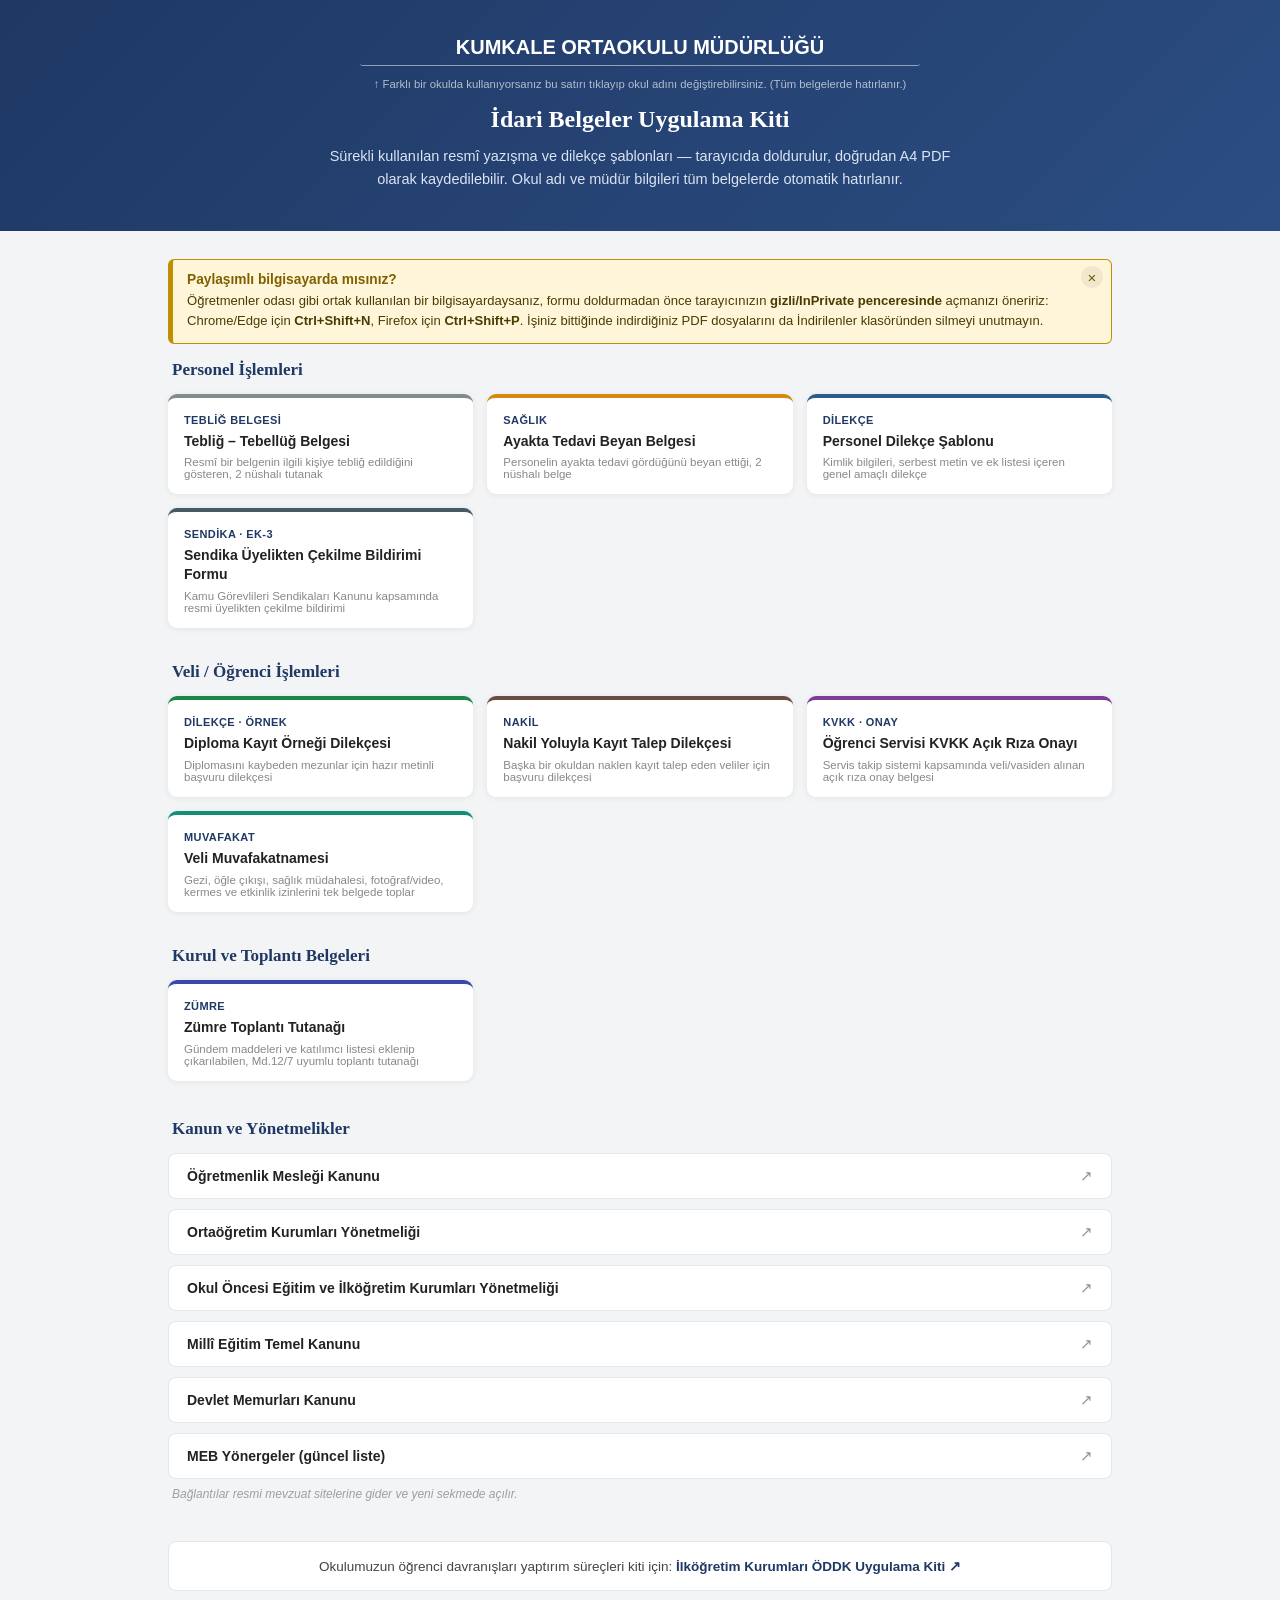
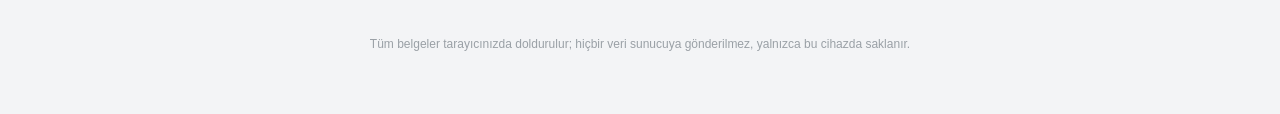
==== commit 5b966672: "Kanun ve Yönetmelikler bölümüne MEB Yönergeler (güncel liste) bağlantısı eklendi (meb.gov.tr/mevzuat" ====
--- a/index.html
+++ b/index.html
@@ -204,8 +204,12 @@
           <span class="mevzuat-name">Devlet Memurları Kanunu</span>
           <span class="mevzuat-arrow">↗</span>
         </a>
+        <a class="mevzuat-item" href="https://www.meb.gov.tr/mevzuat/liste.php?ara=5" target="_blank" rel="noopener">
+          <span class="mevzuat-name">MEB Yönergeler (güncel liste)</span>
+          <span class="mevzuat-arrow">↗</span>
+        </a>
       </div>
-      <p class="mevzuat-note">Bağlantılar mevzuat.gov.tr üzerinde arama sonucuna gider ve yeni sekmede açılır.</p>
+      <p class="mevzuat-note">Bağlantılar resmi mevzuat sitelerine gider ve yeni sekmede açılır.</p>
     </div>
 
     <div class="also-see">
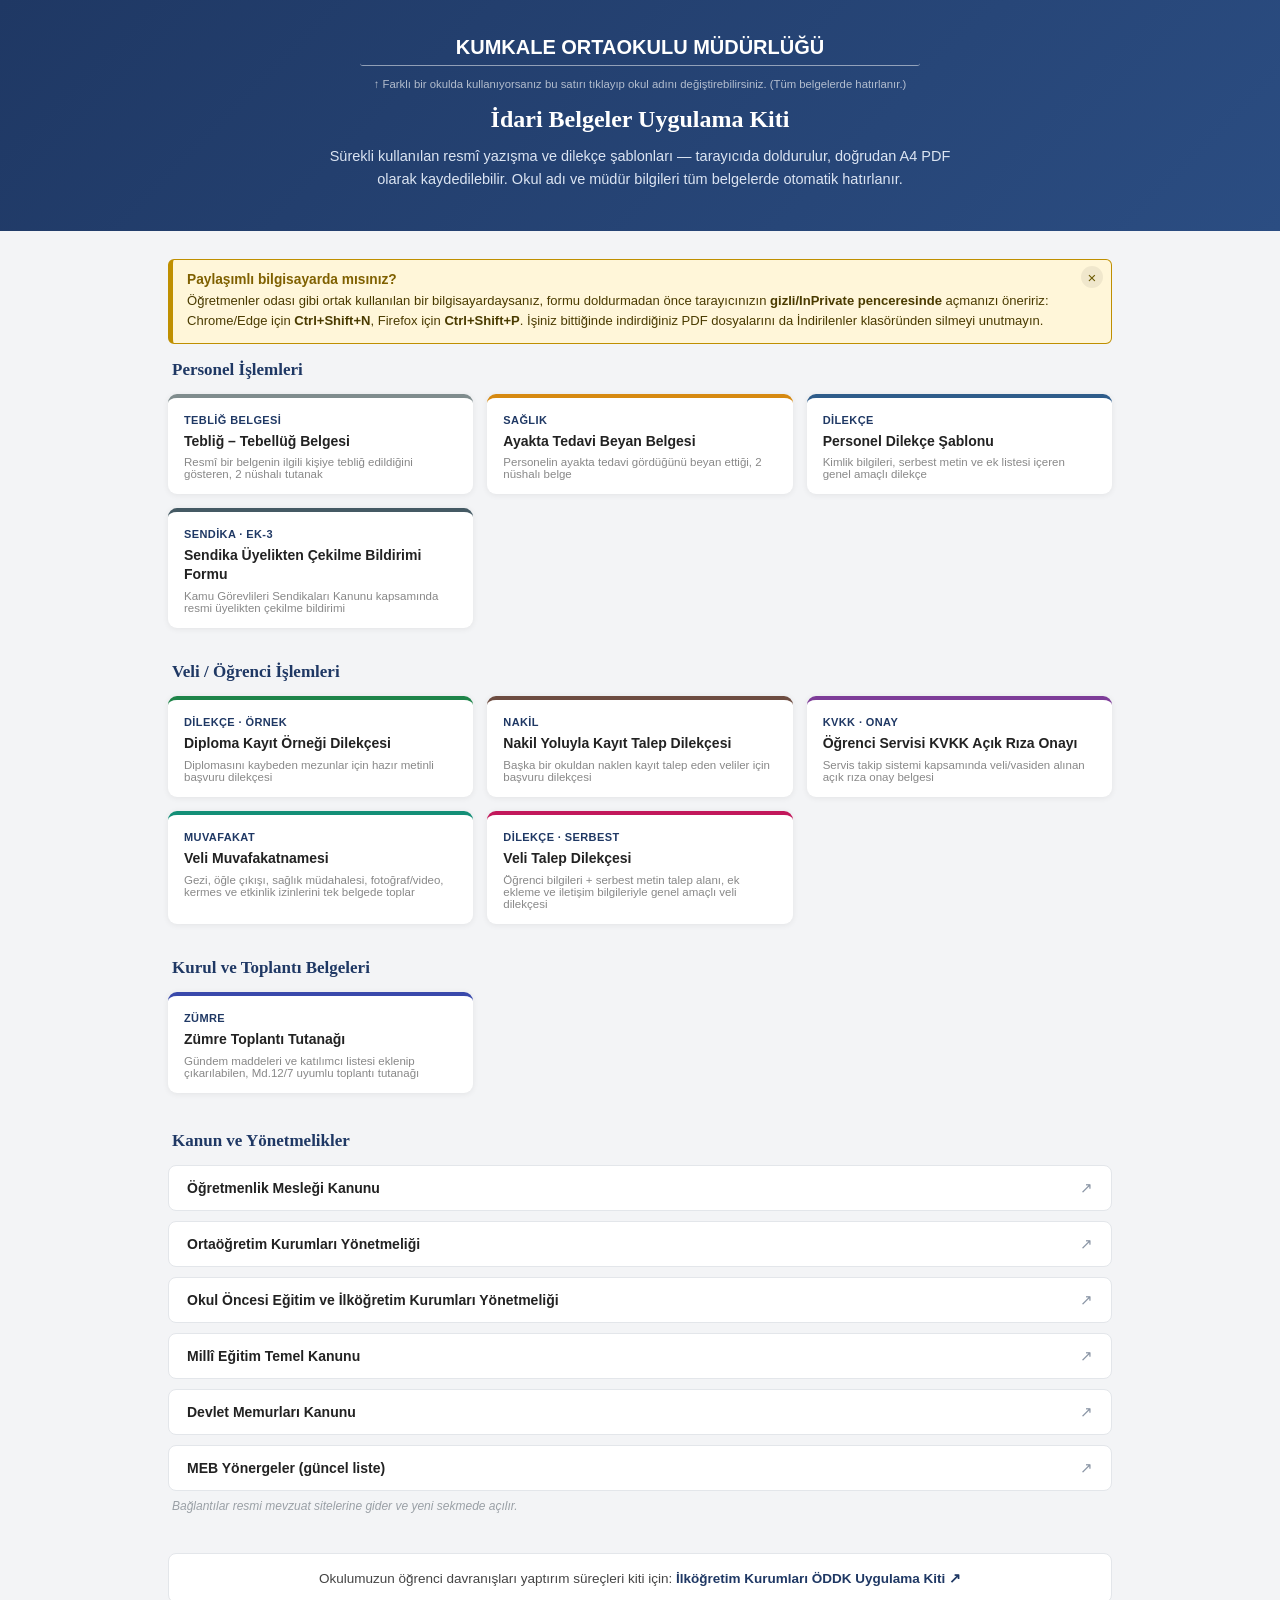
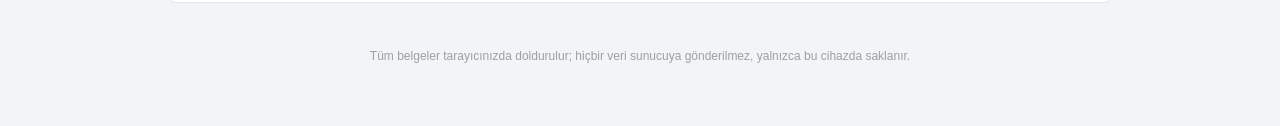
==== commit a034e984: "10. belge eklendi: Veli Talep Dilekçesi (Öğrenci Hakkında) Nakil Yoluyla Kayıt Talep Dilekçesi'ndeki" ====
--- a/index.html
+++ b/index.html
@@ -67,6 +67,7 @@
   .card.indigo{ border-top-color:#3949AB; }
   .card.brown{ border-top-color:#6D4C41; }
   .card.slate{ border-top-color:#455A64; }
+  .card.rose{ border-top-color:#C2185B; }
 
   .mevzuat-section{ margin-top: 38px; }
   .mevzuat-list{ display:flex; flex-direction:column; gap:10px; }
@@ -168,7 +169,14 @@
         <span class="sub">Gezi, öğle çıkışı, sağlık müdahalesi, fotoğraf/video, kermes ve etkinlik izinlerini tek belgede toplar</span>
       </a>
 
-    </div>
+      <a class="card rose" href="belgeler/veli-talep-dilekcesi.html">
+        <span class="tag">DİLEKÇE · SERBEST</span>
+        <span class="title">Veli Talep Dilekçesi</span>
+        <span class="sub">Öğrenci bilgileri + serbest metin talep alanı, ek ekleme ve iletişim bilgileriyle genel amaçlı veli dilekçesi</span>
+      </a>
+
+    </div>
+
 
     <h2 class="grid-title">Kurul ve Toplantı Belgeleri</h2>
     <div class="card-grid">
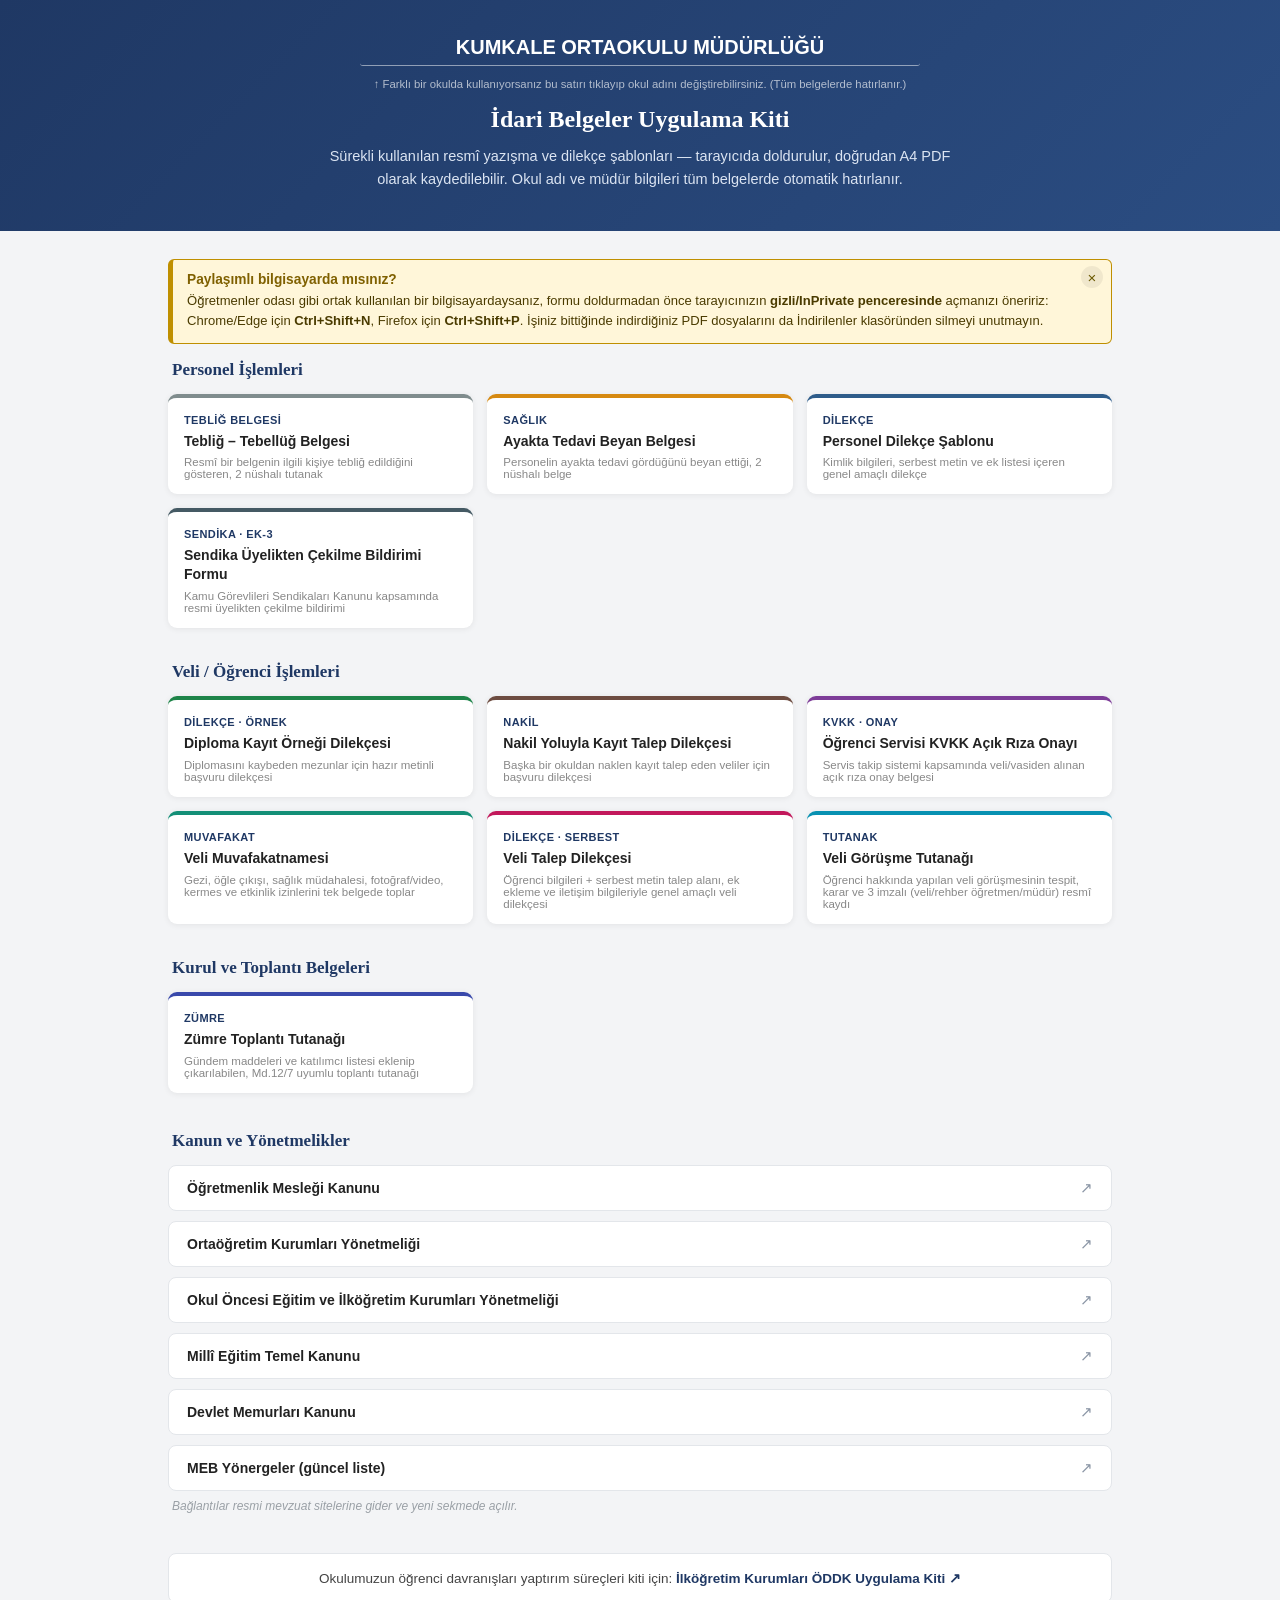
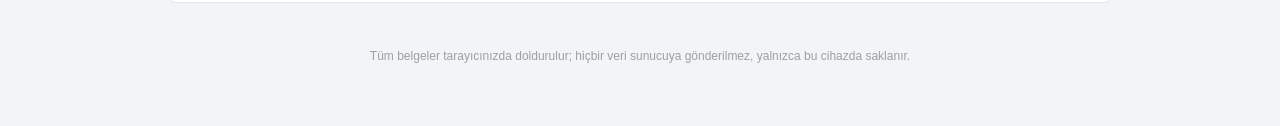
==== commit 61ddbe91: "11. belge eklendi: Veli Görüşme Tutanağı Öğrenci hakkında yapılan veli görüşmelerini resmi kayıt alt" ====
--- a/index.html
+++ b/index.html
@@ -68,6 +68,7 @@
   .card.brown{ border-top-color:#6D4C41; }
   .card.slate{ border-top-color:#455A64; }
   .card.rose{ border-top-color:#C2185B; }
+  .card.cyan{ border-top-color:#0891B2; }
 
   .mevzuat-section{ margin-top: 38px; }
   .mevzuat-list{ display:flex; flex-direction:column; gap:10px; }
@@ -175,7 +176,14 @@
         <span class="sub">Öğrenci bilgileri + serbest metin talep alanı, ek ekleme ve iletişim bilgileriyle genel amaçlı veli dilekçesi</span>
       </a>
 
-    </div>
+      <a class="card cyan" href="belgeler/veli-gorusme-tutanagi.html">
+        <span class="tag">TUTANAK</span>
+        <span class="title">Veli Görüşme Tutanağı</span>
+        <span class="sub">Öğrenci hakkında yapılan veli görüşmesinin tespit, karar ve 3 imzalı (veli/rehber öğretmen/müdür) resmî kaydı</span>
+      </a>
+
+    </div>
+
 
 
     <h2 class="grid-title">Kurul ve Toplantı Belgeleri</h2>
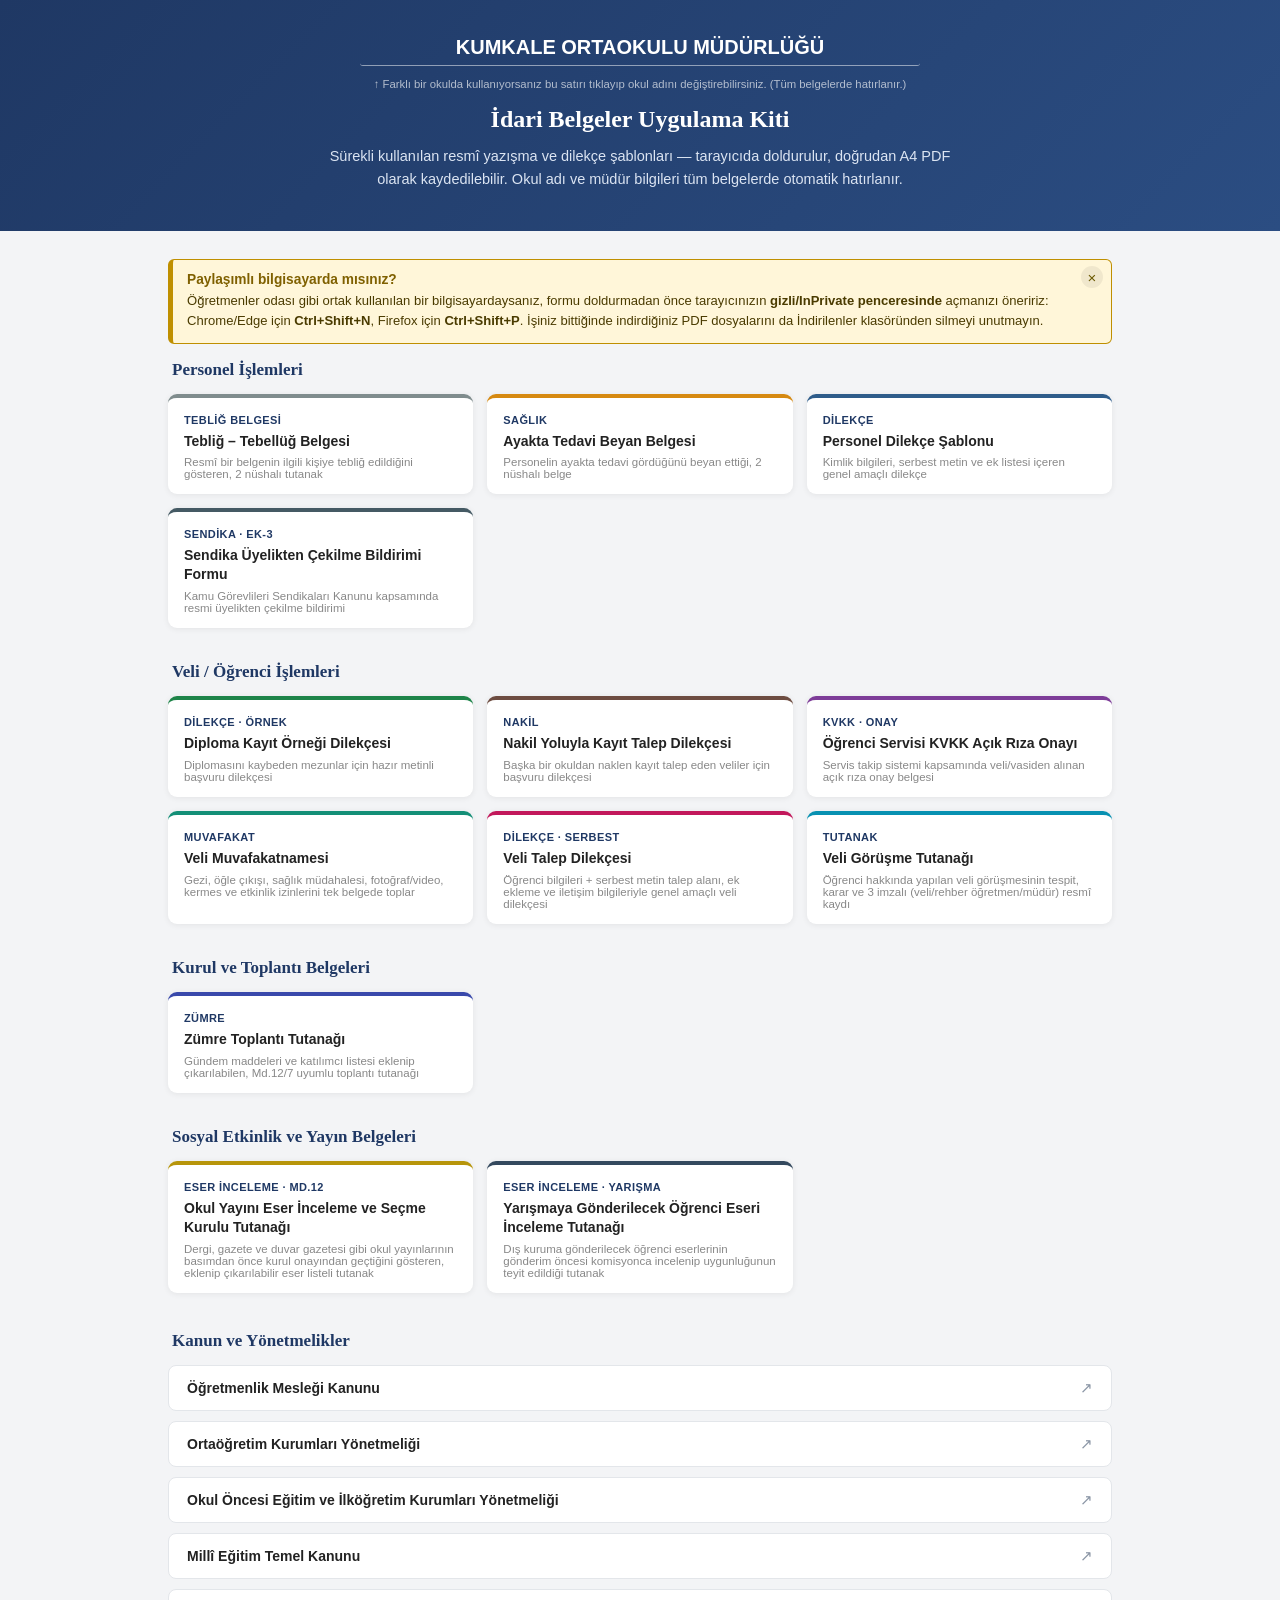
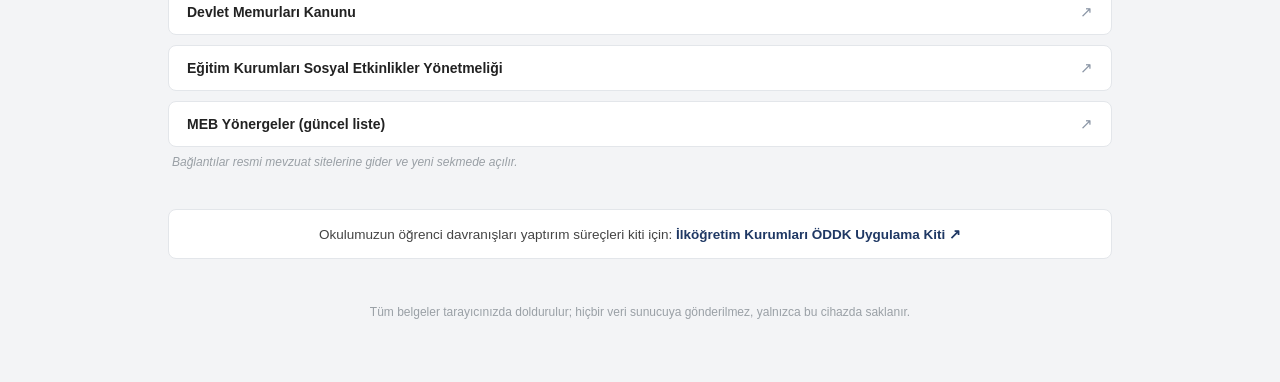
==== commit dc634d87: "Sosyal Etkinlik ve Yayın Belgeleri bölümü ve iki yeni eser inceleme tutanağı kartı eklendi" ====
--- a/index.html
+++ b/index.html
@@ -69,6 +69,8 @@
   .card.slate{ border-top-color:#455A64; }
   .card.rose{ border-top-color:#C2185B; }
   .card.cyan{ border-top-color:#0891B2; }
+  .card.mustard{ border-top-color:#B7950B; }
+  .card.steel{ border-top-color:#34495E; }
 
   .mevzuat-section{ margin-top: 38px; }
   .mevzuat-list{ display:flex; flex-direction:column; gap:10px; }
@@ -197,6 +199,23 @@
 
     </div>
 
+    <h2 class="grid-title">Sosyal Etkinlik ve Yayın Belgeleri</h2>
+    <div class="card-grid">
+
+      <a class="card mustard" href="belgeler/yayin-eser-inceleme-tutanagi.html">
+        <span class="tag">ESER İNCELEME · MD.12</span>
+        <span class="title">Okul Yayını Eser İnceleme ve Seçme Kurulu Tutanağı</span>
+        <span class="sub">Dergi, gazete ve duvar gazetesi gibi okul yayınlarının basımdan önce kurul onayından geçtiğini gösteren, eklenip çıkarılabilir eser listeli tutanak</span>
+      </a>
+
+      <a class="card steel" href="belgeler/yarisma-eser-inceleme-tutanagi.html">
+        <span class="tag">ESER İNCELEME · YARIŞMA</span>
+        <span class="title">Yarışmaya Gönderilecek Öğrenci Eseri İnceleme Tutanağı</span>
+        <span class="sub">Dış kuruma gönderilecek öğrenci eserlerinin gönderim öncesi komisyonca incelenip uygunluğunun teyit edildiği tutanak</span>
+      </a>
+
+    </div>
+
     <div class="mevzuat-section">
       <h2 class="grid-title">Kanun ve Yönetmelikler</h2>
       <div class="mevzuat-list">
@@ -220,6 +239,10 @@
           <span class="mevzuat-name">Devlet Memurları Kanunu</span>
           <span class="mevzuat-arrow">↗</span>
         </a>
+        <a class="mevzuat-item" href="https://www.mevzuat.gov.tr/aramasonuc?AranacakMetin=E%C4%9Fitim%20Kurumlar%C4%B1%20Sosyal%20Etkinlikler%20Y%C3%B6netmeli%C4%9Fi" target="_blank" rel="noopener">
+          <span class="mevzuat-name">Eğitim Kurumları Sosyal Etkinlikler Yönetmeliği</span>
+          <span class="mevzuat-arrow">↗</span>
+        </a>
         <a class="mevzuat-item" href="https://www.meb.gov.tr/mevzuat/liste.php?ara=5" target="_blank" rel="noopener">
           <span class="mevzuat-name">MEB Yönergeler (güncel liste)</span>
           <span class="mevzuat-arrow">↗</span>
--- a/assets/style.css
+++ b/assets/style.css
@@ -371,6 +371,7 @@
 
 /* ---- Yazdırmada gizlenmesi gereken ekran-ipuçları ---- */
 @media print{ .school-hint{ display:none !important; } }
+@media print{ .section-sub{ display:none !important; } }
 
 /* ---- Ekler listesi (Ek-1, Ek-2..., çerçevesiz) ---- */
 .ekler-block{ width:50%; }
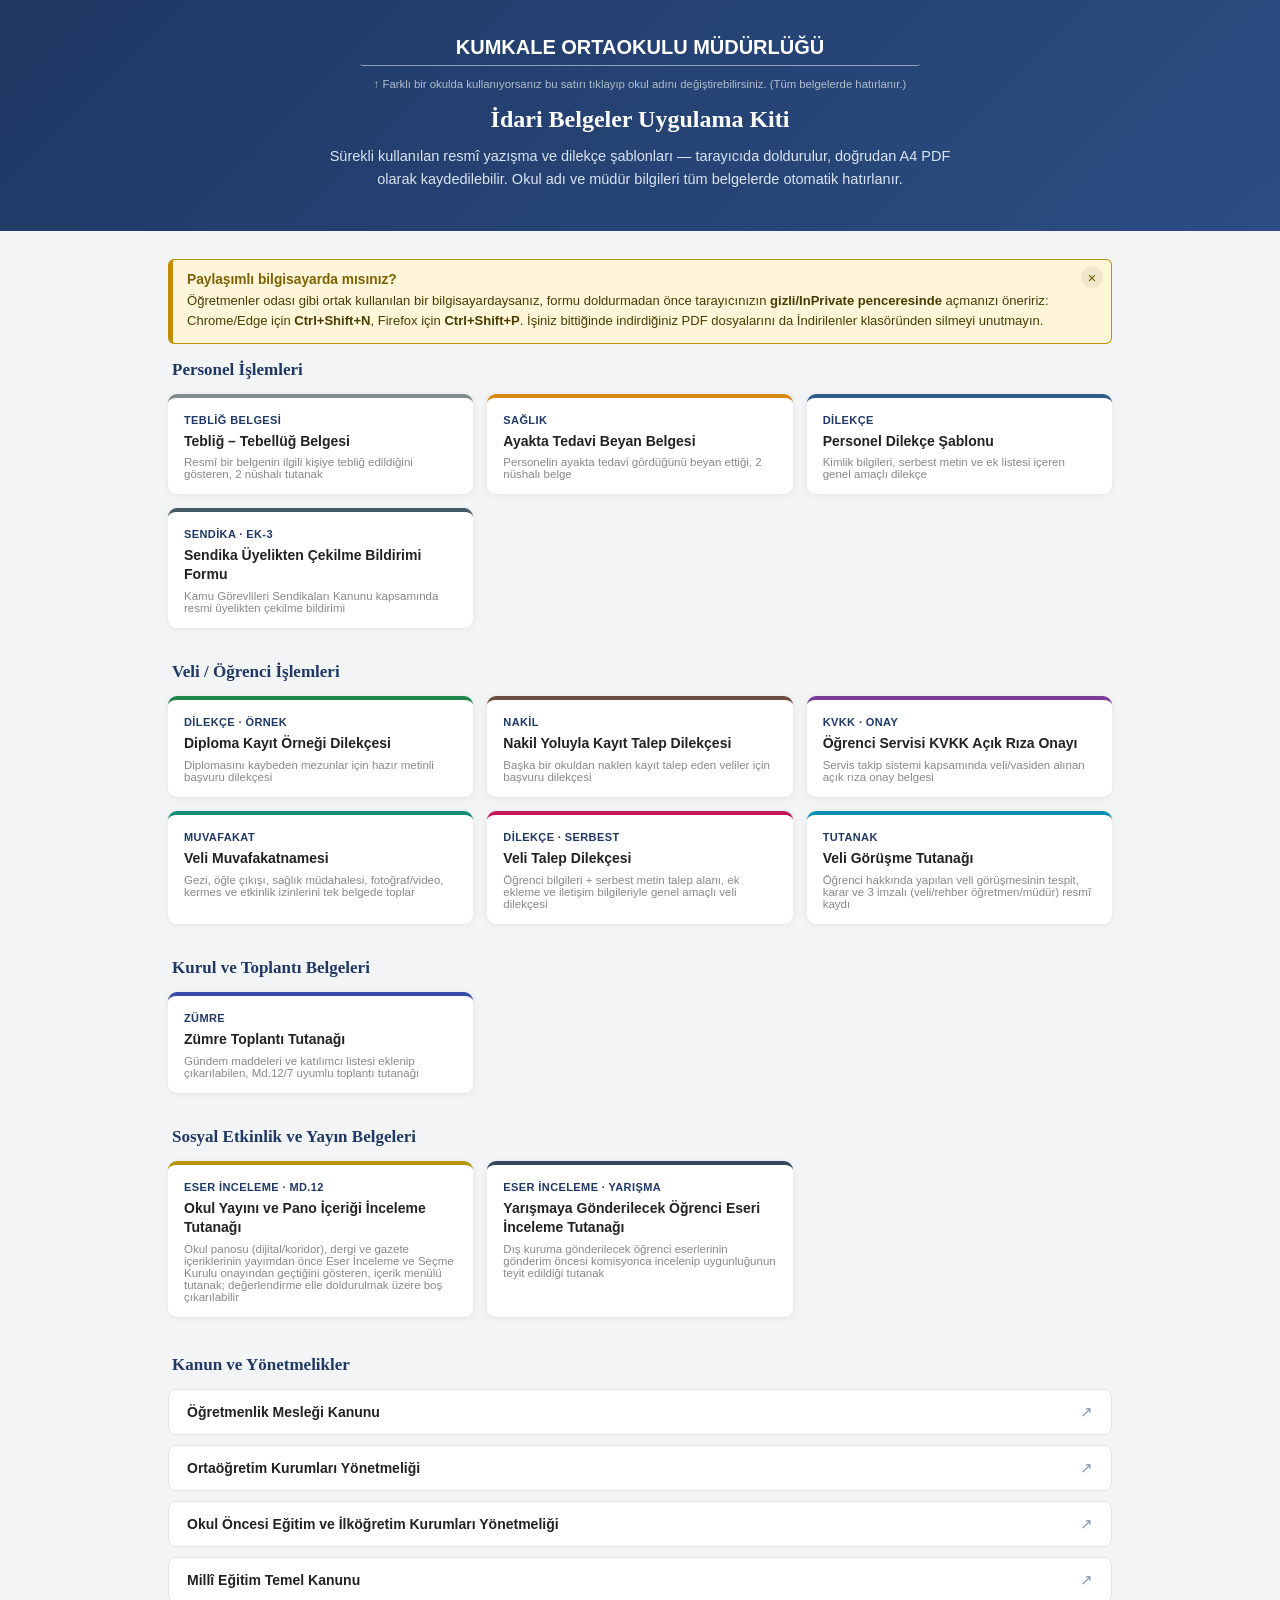
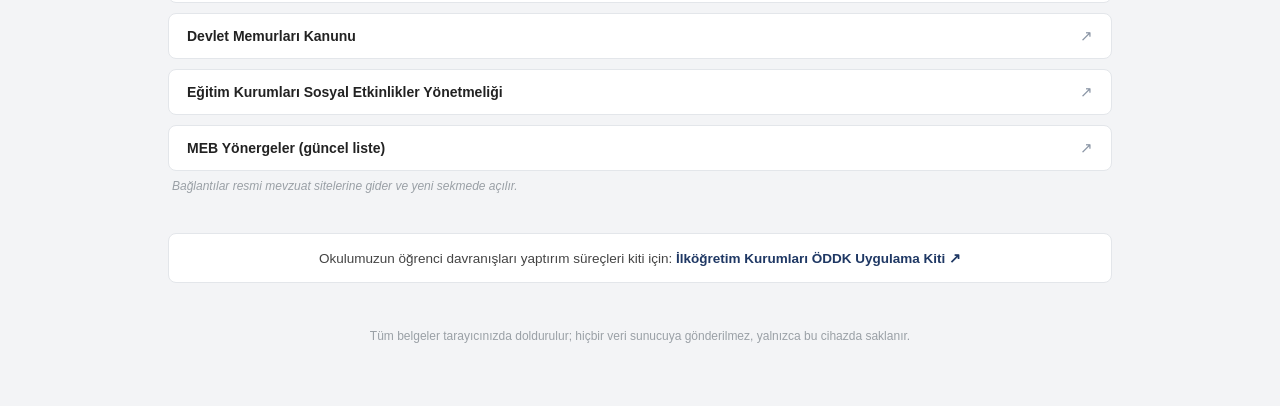
==== commit e2ba0b4f: "Okul yayını tutanağı: pano içerik menüsü, elle doldurulacak kurul değerlendirmesi - Belge 'Okul Yayı" ====
--- a/index.html
+++ b/index.html
@@ -204,8 +204,8 @@
 
       <a class="card mustard" href="belgeler/yayin-eser-inceleme-tutanagi.html">
         <span class="tag">ESER İNCELEME · MD.12</span>
-        <span class="title">Okul Yayını Eser İnceleme ve Seçme Kurulu Tutanağı</span>
-        <span class="sub">Dergi, gazete ve duvar gazetesi gibi okul yayınlarının basımdan önce kurul onayından geçtiğini gösteren, eklenip çıkarılabilir eser listeli tutanak</span>
+        <span class="title">Okul Yayını ve Pano İçeriği İnceleme Tutanağı</span>
+        <span class="sub">Okul panosu (dijital/koridor), dergi ve gazete içeriklerinin yayımdan önce Eser İnceleme ve Seçme Kurulu onayından geçtiğini gösteren, içerik menülü tutanak; değerlendirme elle doldurulmak üzere boş çıkarılabilir</span>
       </a>
 
       <a class="card steel" href="belgeler/yarisma-eser-inceleme-tutanagi.html">
--- a/assets/style.css
+++ b/assets/style.css
@@ -470,6 +470,47 @@
 }
 .uye-add:hover{ background:#dde6f3; }
 
+/* ---- Çok sütunlu dinamik tablo (dizi-table) ---- */
+table.dizi-table{ width:100%; border-collapse:collapse; margin: 10px 0 8px; font-size:10.3pt; table-layout:fixed; }
+table.dizi-table th{
+  background: var(--navy); color:#fff; font-family: Arial, sans-serif; font-size:9.5pt; font-weight:700;
+  padding:6px; text-align:left; border:1px solid var(--navy);
+}
+table.dizi-table td{ border:1px solid var(--line); padding:4px 6px; vertical-align:middle; }
+table.dizi-table td.dizi-num{ text-align:center; font-weight:700; color:var(--navy); width:6%; }
+table.dizi-table input[type=text]{ width:100%; border:none; background:transparent; font-family:inherit; font-size:10.3pt; outline:none; padding:2px; }
+table.dizi-table select{ width:100%; border:none; background:transparent; font-family:inherit; font-size:10pt; outline:none; padding:2px; }
+.dizi-remove{
+  flex:0 0 auto; border:none; background:transparent; color:#b3492f; font-size:15px; cursor:pointer; opacity:.35; padding:2px 4px;
+}
+.dizi-remove:hover{ opacity:1; }
+.dizi-remove.show{ display:inline-block; }
+.dizi-add-row{
+  font-family: Arial, sans-serif; font-size:12.5px; font-weight:700; color: var(--navy);
+  background:#eef2f8; border:1px solid #c7d3e3; border-radius:6px; padding:6px 12px; cursor:pointer; margin-bottom:14px;
+}
+.dizi-add-row:hover{ background:#dde6f3; }
+
+/* ---- Elle doldurulacak alan (.manual-fill) ---- */
+.manual-toggle{
+  display:inline-flex; align-items:center; gap:8px; font-family:Arial, sans-serif; font-size:12.5px; color:#7a5a00;
+  background:#fff8e6; border:1px solid #f0d58c; border-radius:6px; padding:6px 10px; margin:0 0 10px; cursor:pointer;
+}
+.manual-toggle input{ margin:0; }
+.manual-lines{ display:none; margin: 4px 0 12px; }
+.manual-line{ border-bottom:1px dotted #555; height:28px; }
+.manual-fill[data-manual-forced] .manual-lines{ display:block; }
+.manual-fill[data-manual-forced] .paragraph-list,
+.manual-fill[data-manual-forced] .paragraph-list-add{ display:none; }
+@media print{
+  .manual-toggle{ display:none !important; }
+  .manual-fill[data-manual] .manual-lines{ display:block !important; }
+  .manual-fill[data-manual] .paragraph-list,
+  .manual-fill[data-manual] .paragraph-list-add{ display:none !important; }
+  select{ -webkit-appearance:none; appearance:none; }
+  select[data-blank]{ color:transparent !important; }
+}
+
 /* ---- Barkod alanı ---- */
 .barcode-box{
   border: 2px dashed #999; border-radius:6px; min-height: 70px;
@@ -486,7 +527,7 @@
 .persist-field:empty::before{ content: attr(data-placeholder); color:#aaa; font-style:italic; }
 
 @media print{
-  .paragraph-list-add, .p-remove, .ekler-add, .ek-remove, .gundem-add, .gundem-remove, .uye-add, .uye-remove, .gundem-suggest-dropdown{ display:none !important; }
+  .paragraph-list-add, .p-remove, .ekler-add, .ek-remove, .gundem-add, .gundem-remove, .uye-add, .uye-remove, .dizi-add-row, .dizi-remove, .gundem-suggest-dropdown{ display:none !important; }
   .paragraph-list textarea{ border:none !important; text-indent: 1.25cm; }
   .ekler-empty .ekler-title{ display:none !important; }
   .nusha-label{ background:var(--navy) !important; -webkit-print-color-adjust:exact; print-color-adjust:exact; }
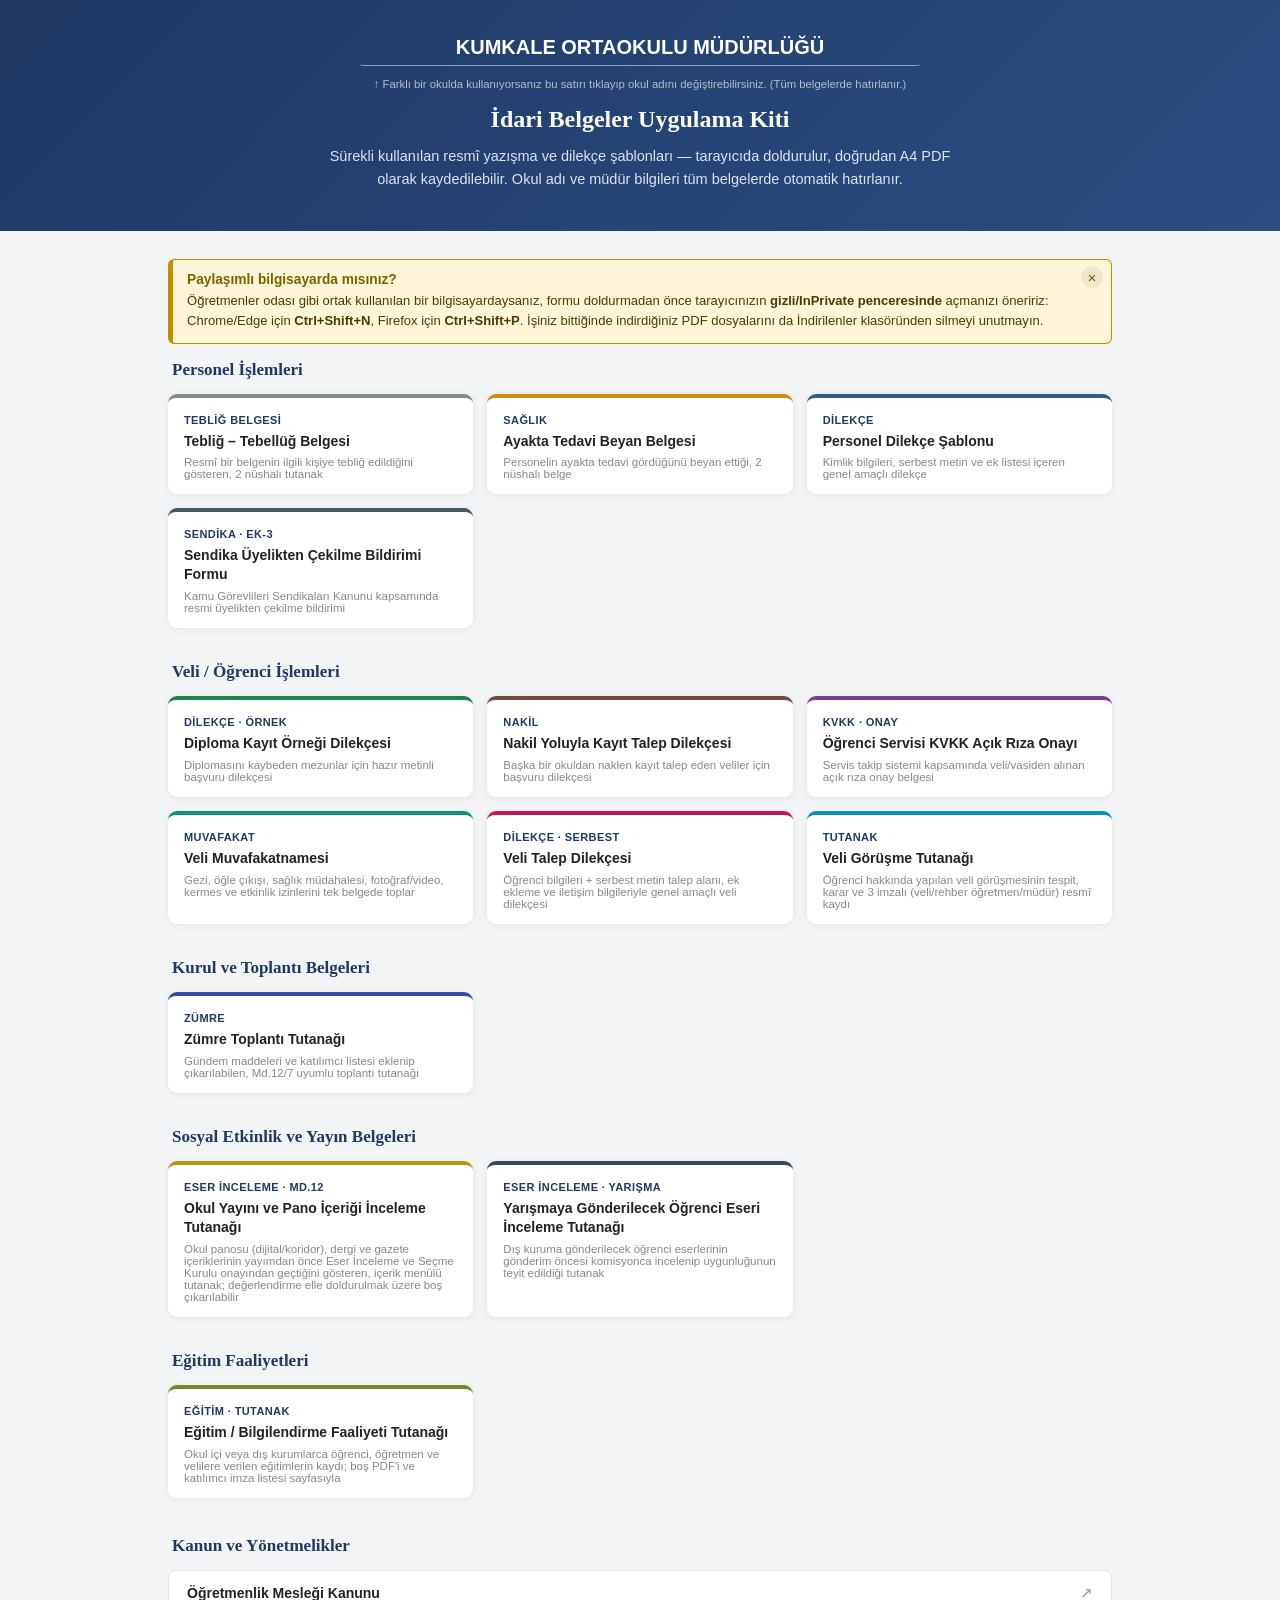
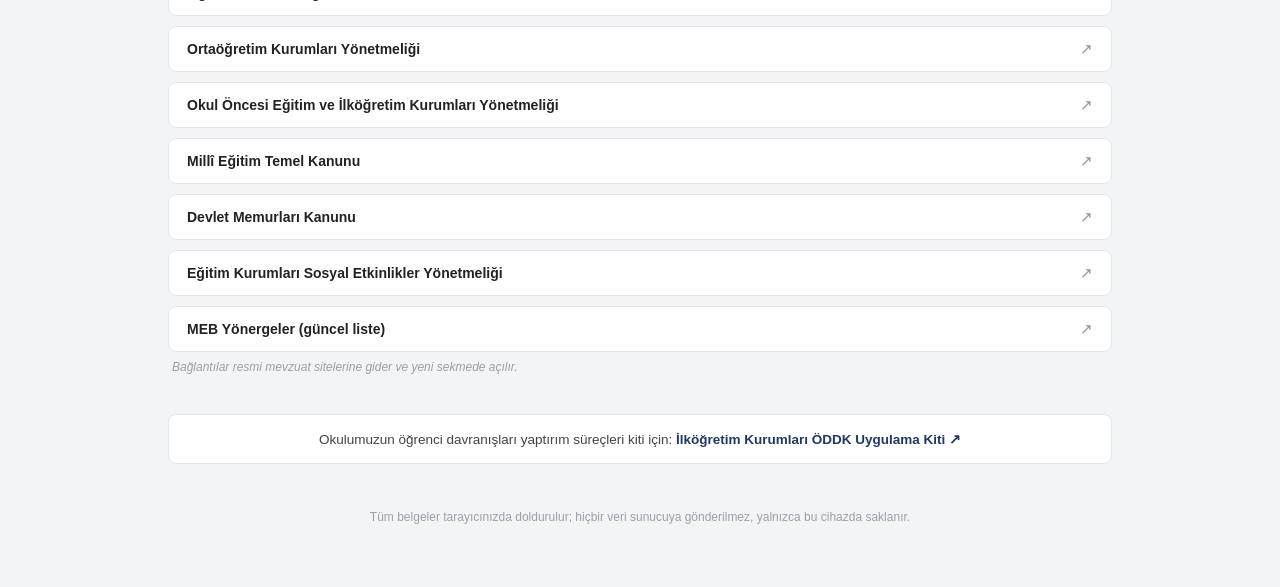
==== commit 10828bfa: "Yeni belge: Eğitim / Bilgilendirme Faaliyeti Tutanağı + boş PDF - Kurum, yer, hedef kitle, tür ve al" ====
--- a/index.html
+++ b/index.html
@@ -71,6 +71,7 @@
   .card.cyan{ border-top-color:#0891B2; }
   .card.mustard{ border-top-color:#B7950B; }
   .card.steel{ border-top-color:#34495E; }
+  .card.olive{ border-top-color:#6B8E23; }
 
   .mevzuat-section{ margin-top: 38px; }
   .mevzuat-list{ display:flex; flex-direction:column; gap:10px; }
@@ -216,6 +217,17 @@
 
     </div>
 
+    <h2 class="grid-title">Eğitim Faaliyetleri</h2>
+    <div class="card-grid">
+
+      <a class="card olive" href="belgeler/egitim-faaliyeti-tutanagi.html">
+        <span class="tag">EĞİTİM · TUTANAK</span>
+        <span class="title">Eğitim / Bilgilendirme Faaliyeti Tutanağı</span>
+        <span class="sub">Okul içi veya dış kurumlarca öğrenci, öğretmen ve velilere verilen eğitimlerin kaydı; boş PDF'i ve katılımcı imza listesi sayfasıyla</span>
+      </a>
+
+    </div>
+
     <div class="mevzuat-section">
       <h2 class="grid-title">Kanun ve Yönetmelikler</h2>
       <div class="mevzuat-list">
--- a/assets/style.css
+++ b/assets/style.css
@@ -498,7 +498,12 @@
 }
 .manual-toggle input{ margin:0; }
 .manual-lines{ display:none; margin: 4px 0 12px; }
-.manual-line{ border-bottom:1px dotted #555; height:28px; }
+.manual-line{ border-bottom:1px dotted #555; height:26px; }
+.manual-lines-inline{ display:none; margin: 2px 0 8px; }
+textarea[data-manual-forced]{ display:none !important; }
+textarea[data-manual-forced] + .manual-lines-inline{ display:block; }
+.manual-toggle-main{ display:flex; margin:14px 0 4px; font-size:13px; line-height:1.4; }
+[data-manual-blank]{ opacity:.4; }
 .manual-fill[data-manual-forced] .manual-lines{ display:block; }
 .manual-fill[data-manual-forced] .paragraph-list,
 .manual-fill[data-manual-forced] .paragraph-list-add{ display:none; }
@@ -507,8 +512,14 @@
   .manual-fill[data-manual] .manual-lines{ display:block !important; }
   .manual-fill[data-manual] .paragraph-list,
   .manual-fill[data-manual] .paragraph-list-add{ display:none !important; }
+  textarea[data-manual]{ display:none !important; }
+  textarea[data-manual] + .manual-lines-inline{ display:block !important; }
   select{ -webkit-appearance:none; appearance:none; }
   select[data-blank]{ color:transparent !important; }
+  [data-manual-blank]{ opacity:1 !important; }
+  input::placeholder, textarea::placeholder{ color:transparent !important; }
+  input[data-blank]{ color:transparent !important; }
+  input::-webkit-calendar-picker-indicator{ display:none !important; }
 }
 
 /* ---- Barkod alanı ---- */
@@ -528,6 +539,7 @@
 
 @media print{
   .paragraph-list-add, .p-remove, .ekler-add, .ek-remove, .gundem-add, .gundem-remove, .uye-add, .uye-remove, .dizi-add-row, .dizi-remove, .gundem-suggest-dropdown{ display:none !important; }
+  table.dizi-table tr > :last-child{ display:none !important; }
   .paragraph-list textarea{ border:none !important; text-indent: 1.25cm; }
   .ekler-empty .ekler-title{ display:none !important; }
   .nusha-label{ background:var(--navy) !important; -webkit-print-color-adjust:exact; print-color-adjust:exact; }
